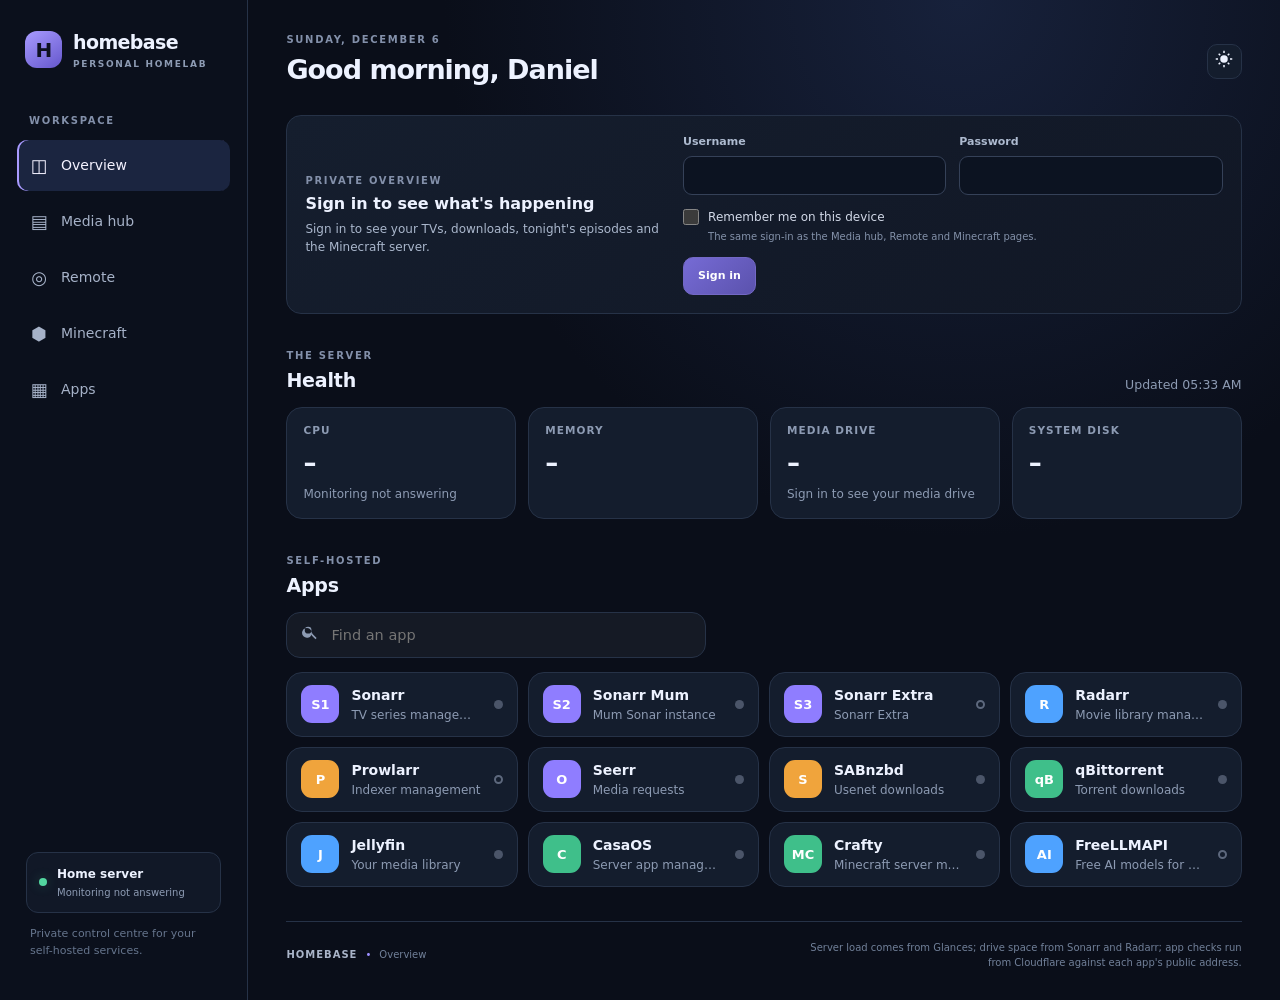
==== dashboard/index.html @ c9d1729c "Overview: notifications moved to the bottom, can be hidden Co-Authored-By: Claude Sonnet 5.5 <norepl" ====
<!doctype html>
<html lang="en">
<head>
<meta charset="utf-8">
<meta name="viewport" content="width=device-width,initial-scale=1,viewport-fit=cover">
<meta name="theme-color" content="#0b1020">
<link rel="manifest" href="/manifest.webmanifest">
<link rel="apple-touch-icon" href="/icons/apple-touch-icon.png">
<meta name="apple-mobile-web-app-capable" content="yes">
<meta name="mobile-web-app-capable" content="yes">
<meta name="apple-mobile-web-app-title" content="Homebase">
<meta name="apple-mobile-web-app-status-bar-style" content="black-translucent">
<title>Homebase — Homelab</title>
<link rel="stylesheet" href="style.css?v=homebase-ov2-1">
<link rel="stylesheet" href="hub.css?v=homebase-notify-1">
</head>
<body>
<div class="layout">
<aside class="sidebar">
  <a class="brand" href="/"><span class="logo">H</span><span>homebase<small>PERSONAL HOMELAB</small></span></a>
  <div class="nav-title">WORKSPACE</div>
  <a class="nav active" href="/" aria-current="page"><span>◫</span> Overview</a>
  <a class="nav" href="/media/"><span>▤</span> Media hub</a>
  <a class="nav" href="/remote/"><span>◎</span> Remote</a>
  <a class="nav" href="/minecraft/"><span>⬢</span> Minecraft</a>
  <a class="nav" href="#apps"><span>▦</span> Apps</a>
  <div class="side-bottom"><div class="server"><i></i><div><b>Home server</b><small id="connectionLabel">Checking…</small></div></div><p>Private control centre for your self-hosted services.</p></div>
</aside>
<main class="main" id="overview">
  <header class="topbar">
    <div><div class="kicker" id="ovDate">YOUR HOMELAB</div><h1 id="ovGreeting">Overview</h1></div>
    <div class="top-right">
      <button id="hubSignOut" class="icon-btn" type="button" title="Sign out" aria-label="Sign out" hidden></button>
      <button id="hubThemeToggle" class="icon-btn" type="button" aria-label="Toggle theme"></button>
    </div>
  </header>
  <p class="ov-summary" id="ovSummary" hidden></p>

  <section id="hubGate" class="download-login-panel media-access-panel hub-gate" hidden aria-labelledby="hubGateTitle">
    <div><div class="kicker">PRIVATE OVERVIEW</div><h2 id="hubGateTitle">Sign in to see what's happening</h2><p id="hubGateMessage" class="download-auth-message" aria-live="polite">Checking this device's sign-in…</p></div>
    <form id="hubLoginForm" class="download-login" autocomplete="on">
      <label>Username<input id="hubUsername" name="username" type="text" autocomplete="username" maxlength="512" required></label>
      <label>Password<input id="hubPassword" name="password" type="password" autocomplete="current-password" maxlength="512" required></label>
      <label class="remember-row"><input id="hubRemember" type="checkbox"><span>Remember me on this device<small>The same sign-in as the Media hub, Remote and Minecraft pages.</small></span></label>
      <button class="download-login-button" type="submit">Sign in</button>
    </form>
  </section>

  <div id="hubContent" hidden>
    <div class="ov-glance">
      <a class="hub-card ov-card" href="/remote/" id="ovTv"><div class="ov-head"><div><div class="kicker">ON THE TVS</div><h3>Now playing</h3></div><span class="ov-go">Remote ›</span></div><div class="ov-body"></div></a>
      <a class="hub-card ov-card" href="/media/#downloads" id="ovDl"><div class="ov-head"><div><div class="kicker">DOWNLOADS</div><h3>In progress</h3></div><span class="ov-go">Media hub ›</span></div><div class="ov-body"></div></a>
      <a class="hub-card ov-card" href="/media/#upcoming" id="ovTonight"><div class="ov-head"><div><div class="kicker">TONIGHT</div><h3>New episodes</h3></div><span class="ov-go">Coming up ›</span></div><div class="ov-body"></div></a>
      <a class="hub-card ov-card" href="/minecraft/" id="ovMc"><div class="ov-head"><div><div class="kicker">GAME SERVER</div><h3>Minecraft</h3></div><span class="ov-go">Open ›</span></div><div class="ov-body"></div></a>
      <div class="hub-card ov-card ov-wide" id="ovWatch"><div class="ov-head"><div><div class="kicker">ON JELLYFIN</div><h3>Who's watching</h3></div><span class="ov-go" id="ovWatchCount"></span></div><div class="ov-body"></div></div>
    </div>
  </div>

  <section class="hub-section">
    <div class="hub-section-head"><div><div class="kicker">THE SERVER</div><h3>Health</h3></div><span class="aside" id="ovUpdated"></span></div>
    <div class="hub-stats ov-server" id="ovServer"></div>
  </section>

  <section class="hub-section" id="apps">
    <div class="hub-section-head"><div><div class="kicker">SELF-HOSTED</div><h3>Apps</h3></div><span class="aside" id="ovAppsUp"></span></div>
    <label class="hub-search ov-appsearch"><span data-icon="search"></span><input id="ovAppSearch" type="search" placeholder="Find an app" autocomplete="off" aria-label="Find an app"></label>
    <div class="ov-apps" id="ovApps"></div>
  </section>

  <section class="hub-section" id="ovNotify" hidden>
    <div class="hub-section-head"><div><div class="kicker">ON YOUR PHONE</div><h3>Notifications</h3></div><div class="ov-notify-head"><span class="aside" id="ovNotifyState"></span><button class="hub-btn small ghost" id="ovNotifyToggle" type="button" aria-controls="ovNotifyBody" aria-expanded="true">Hide</button></div></div>
    <div class="hub-card ov-notify" id="ovNotifyBody"></div>
  </section>

  <footer><span>HOMEBASE</span><i>•</i> Overview <small>Server load comes from Glances; drive space from Sonarr and Radarr; app checks run from Cloudflare against each app's public address.</small></footer>
</main>
</div>
<script src="config.js?v=homebase-ov2-3"></script>
<script src="hub.js?v=homebase-push-1"></script>
<script src="overview.js?v=homebase-notify-1"></script>
</body>
</html>
---- dashboard/style.css ----
:root {
  color-scheme: dark;
  --bg: #0a0e19;
  --panel: #111827;
  --card: #141d2d;
  --line: #263247;
  --text: #edf2ff;
  --muted: #8d9bb3;
  --accent: #9a8cff;
  --green: #53d6a0;
}

*, *::before, *::after { box-sizing: border-box; }

html { scroll-behavior: smooth; }

body {
  margin: 0;
  min-width: 320px;
  background: radial-gradient(ellipse at 75% 0%, #17213b 0, transparent 38%), var(--bg);
  color: var(--text);
  font: 14px/1.5 Inter, ui-sans-serif, system-ui, -apple-system, BlinkMacSystemFont, "Segoe UI", sans-serif;
}

.layout {
  display: grid;
  grid-template-columns: 248px minmax(0, 1fr);
  min-height: 100vh;
}

.sidebar {
  display: flex;
  flex-direction: column;
  min-width: 0;
  min-height: 100vh;
  padding: 28px 17px;
  border-right: 1px solid var(--line);
  background: #0b101c;
}

.brand {
  display: flex;
  align-items: center;
  gap: 11px;
  padding: 0 8px 42px;
  color: var(--text);
  font-size: 19px;
  font-weight: 750;
  letter-spacing: -.6px;
  text-decoration: none;
}

.brand small {
  display: block;
  margin-top: 1px;
  color: var(--muted);
  font-size: 9px;
  font-weight: 650;
  letter-spacing: 1.7px;
}

.logo {
  display: grid;
  flex: none;
  place-items: center;
  width: 37px;
  height: 37px;
  border-radius: 12px;
  background: linear-gradient(145deg, #a89bff, #6557cc);
  color: #0d1020;
  font-size: 20px;
  font-weight: 900;
}

.nav-title, .kicker {
  color: #8390aa;
  font-size: 10px;
  font-weight: 750;
  letter-spacing: 1.7px;
}

.nav-title { padding: 0 12px 12px; }

.nav {
  display: flex;
  align-items: center;
  gap: 12px;
  margin-bottom: 5px;
  padding: 12px;
  border-radius: 10px;
  color: #a6b2c8;
  text-decoration: none;
  transition: background .18s, color .18s;
}

.nav span {
  width: 20px;
  font-size: 18px;
  text-align: center;
}

.nav:hover, .nav.active {
  background: #1b2540;
  color: #f4f2ff;
}

.nav.active { box-shadow: inset 2px 0 #a99aff; }

.side-bottom {
  margin-top: auto;
  padding: 15px 9px 0;
}

.server {
  display: flex;
  align-items: center;
  gap: 10px;
  padding: 12px;
  border: 1px solid var(--line);
  border-radius: 12px;
  background: #111827;
}

.server > i, .badge i {
  flex: none;
  width: 8px;
  height: 8px;
  border-radius: 50%;
  background: var(--green);
  box-shadow: 0 0 12px #53d6a044;
}

.server b, .server small { display: block; }
.server b { font-size: 12px; }
.server small { margin-top: 2px; color: var(--muted); font-size: 10px; }

.side-bottom p {
  margin: 12px 4px;
  color: #66758d;
  font-size: 11px;
  line-height: 1.6;
}

.main {
  width: min(100%, 1580px);
  min-width: 0;
  margin: 0 auto;
  padding: 32px clamp(24px, 3vw, 48px) 30px;
}

.topbar {
  display: flex;
  align-items: center;
  justify-content: space-between;
  gap: 16px;
  margin-bottom: 24px;
}

.topbar h1 {
  margin: 3px 0 0;
  font-size: 27px;
  letter-spacing: -1px;
}

.top-right { display: flex; flex: none; align-items: center; gap: 13px; }

.badge {
  display: flex;
  align-items: center;
  gap: 8px;
  padding: 8px 11px;
  border: 1px solid var(--line);
  border-radius: 99px;
  color: #bdc9dd;
  font-size: 11px;
  white-space: nowrap;
}

.badge i { width: 6px; height: 6px; }

.icon-btn {
  width: 35px;
  height: 35px;
  border: 1px solid var(--line);
  border-radius: 10px;
  background: var(--card);
  color: var(--text);
  font-size: 19px;
  cursor: pointer;
}

.hero {
  position: relative;
  display: flex;
  align-items: center;
  justify-content: space-between;
  gap: 20px;
  overflow: hidden;
  padding: 28px 32px;
  border: 1px solid #313858;
  border-radius: 19px;
  background: linear-gradient(110deg, #1a2340, #171a30 62%, #211d43);
}

.hero h2 {
  margin: 7px 0 5px;
  font-size: clamp(25px, 3vw, 36px);
  letter-spacing: -1.5px;
  line-height: 1.15;
}

.hero h2 em { color: #a99aff; font-style: normal; }
.hero p { margin: 0; color: #a7b4cc; }

.hero-glyph {
  display: grid;
  flex: none;
  place-items: center;
  width: 90px;
  height: 90px;
  margin-left: 20px;
  transform: rotate(-7deg);
  border: 1px solid #766ac855;
  border-radius: 23px;
  background: #8d80ff0e;
  color: #b5aaff;
  font-size: 62px;
}

.metrics {
  display: grid;
  grid-template-columns: repeat(4, minmax(0, 1fr));
  gap: 14px;
  margin: 17px 0 32px;
}

.metric {
  min-width: 0;
  padding: 17px 18px;
  border: 1px solid var(--line);
  border-radius: 15px;
  background: linear-gradient(145deg, #151e2e, #111725);
}

.metric-head {
  display: flex;
  align-items: center;
  justify-content: space-between;
  gap: 8px;
  color: #91a0b8;
  font-size: 9px;
  font-weight: 750;
  letter-spacing: 1.15px;
}

.metric-head span { color: #a99aff; font-size: 14px; }

.metric-number {
  margin: 10px 0 12px;
  font-size: 30px;
  font-weight: 720;
  letter-spacing: -1px;
  line-height: 1.2;
}

.metric-number small {
  margin-left: 4px;
  color: #8f9bb0;
  font-size: 12px;
  font-weight: 550;
  letter-spacing: 0;
}

.meter {
  height: 5px;
  overflow: hidden;
  border-radius: 9px;
  background: #293449;
}

.meter span {
  display: block;
  width: 0;
  height: 100%;
  border-radius: 9px;
  background: var(--green);
  transition: width .3s;
}

.meter.purple span { background: #a193ff; }
.meter.blue span { background: #6eafff; }

.metric-foot {
  min-width: 0;
  margin-top: 10px;
  color: #7e8da5;
  font-size: 10px;
  overflow-wrap: anywhere;
}

.section-head {
  display: flex;
  align-items: end;
  justify-content: space-between;
  gap: 16px;
  margin-bottom: 14px;
}

.section-head h3 {
  margin: 3px 0 0;
  font-size: 20px;
  letter-spacing: -.5px;
}

.section-tag {
  padding-bottom: 5px;
  color: #8390aa;
  font-size: 9px;
  font-weight: 750;
  letter-spacing: 1.4px;
}

.featured-grid {
  display: grid;
  grid-template-columns: repeat(auto-fit, minmax(min(100%, 240px), 1fr));
  gap: 10px;
}

.service-card, .app-card {
  min-width: 0;
  padding: 16px;
  border: 1px solid var(--line);
  border-radius: 15px;
  background: linear-gradient(145deg, #151e2e, #111725);
  transition: border-color .18s, transform .18s;
}

.service-card:hover, .app-card:hover {
  transform: translateY(-2px);
  border-color: #55517f;
}

.service-card {
  display: flex;
  align-items: center;
  gap: 13px;
  min-height: 84px;
}

.app-icon {
  display: grid;
  flex: none;
  place-items: center;
  width: 43px;
  height: 43px;
  border-radius: 13px;
  background: #292b49;
  color: #c5bcff;
  font-size: 19px;
  font-weight: 800;
}

.app-icon.green { background: #173a35; color: #7be2b9; }
.app-icon.blue { background: #1b344f; color: #83c4ff; }
.app-icon.orange { background: #42301f; color: #ffc17e; }

.service-info { min-width: 0; flex: 1; }
.service-info h4, .app-card h4 { margin: 0 0 3px; font-size: 13px; overflow-wrap: anywhere; }
.service-info p, .app-card p { margin: 0; color: #8d9bb3; font-size: 11px; overflow-wrap: anywhere; }
.service-info p { display: -webkit-box; overflow: hidden; -webkit-box-orient: vertical; -webkit-line-clamp: 2; }
.launch { flex: none; padding: 7px 10px; border: 1px solid #354158; border-radius: 9px; color: #e3e8f5; font-size: 11px; text-decoration: none; white-space: nowrap; }
.launch:hover { background: #252e45; }

.apps-head { margin-top: 0; }

.search {
  display: flex;
  align-items: center;
  gap: 8px;
  width: 100%;
  max-width: 260px;
  padding: 0 10px;
  border: 1px solid var(--line);
  border-radius: 10px;
  background: #121a29;
  color: #8e9ab0;
}

.search input {
  width: 100%;
  min-width: 0;
  padding: 10px 0;
  border: 0;
  outline: 0;
  background: transparent;
  color: var(--text);
  font: inherit;
  font-size: 12px;
}

.app-grid {
  display: grid;
  grid-template-columns: repeat(4, minmax(0, 1fr));
  gap: 12px;
}

.app-card {
  display: flex;
  align-items: flex-start;
  gap: 12px;
  min-height: 112px;
}

.app-card .app-icon { width: 39px; height: 39px; border-radius: 11px; }
.app-card .card-copy { min-width: 0; flex: 1; }
.app-card .card-bottom { display: flex; align-items: center; justify-content: space-between; flex-wrap: wrap; gap: 8px; margin-top: 13px; }
.status { display: flex; flex: 1; align-items: center; gap: 6px; min-width: 0; color: #8a97ad; font-size: 10px; overflow-wrap: anywhere; }
.status::before { flex: none; width: 6px; height: 6px; border-radius: 50%; background: #748197; content: ""; }
.status.configured::before { background: var(--green); }

.empty {
  grid-column: 1 / -1;
  padding: 20px;
  border: 1px dashed var(--line);
  border-radius: 12px;
  color: var(--muted);
}

footer {
  display: flex;
  align-items: center;
  gap: 8px;
  margin-top: 34px;
  padding-top: 18px;
  border-top: 1px solid var(--line);
  color: #718099;
  font-size: 10px;
}

footer > span { color: #a9b4c8; font-weight: 800; letter-spacing: 1px; }
footer > i { color: #9c8fff; font-style: normal; }
footer small { max-width: 440px; margin-left: auto; font-size: 10px; text-align: right; }


[hidden] { display: none !important; }
.download-auth-message { max-width: 760px; margin: 0 0 12px; color: #aab7cc; font-size: 12px; }
.download-login { display: grid; grid-template-columns: repeat(2, minmax(0, 1fr)); gap: 13px; max-width: 760px; padding: 18px; border: 1px solid var(--line); border-radius: 15px; background: linear-gradient(145deg, #151e2e, #111725); }
.download-login > label:not(.remember-row) { display: grid; gap: 6px; color: #aebbd0; font-size: 11px; font-weight: 650; }
.download-login input[type="text"], .download-login input[type="password"] { width: 100%; min-width: 0; padding: 10px 11px; border: 1px solid #354158; border-radius: 9px; outline: none; background: #0c1321; color: var(--text); font: inherit; }
.download-login input:focus { border-color: #9386f4; box-shadow: 0 0 0 2px #9386f422; }
.remember-row { display: flex; grid-column: 1 / -1; align-items: flex-start; gap: 9px; color: #d2d9e8; font-size: 12px; cursor: pointer; }
.remember-row input { flex: none; width: 16px; height: 16px; margin: 1px 0 0; accent-color: #9487f6; }
.remember-row span, .remember-row small { display: block; }
.remember-row small { margin-top: 3px; color: #8492aa; font-size: 10px; font-weight: 400; }
.download-login-button, .download-logout { width: fit-content; padding: 9px 13px; border: 1px solid #514a82; border-radius: 9px; background: #292545; color: #f1efff; font: inherit; font-size: 11px; font-weight: 700; cursor: pointer; }
.download-login-button:hover, .download-logout:hover { background: #38315d; }
.download-login-button:disabled, .download-logout:disabled { opacity: .6; cursor: wait; }
.downloads-toolbar { display: flex; align-items: center; justify-content: space-between; gap: 12px; margin-bottom: 12px; color: #8796ae; font-size: 10px; }
.download-logout { padding: 7px 10px; border-color: var(--line); background: #141d2d; color: #cbd5e5; font-weight: 600; }

.workspace-grid {
  display: grid;
  grid-template-columns: minmax(0, 1fr);
  align-items: start;
  gap: 18px;
  margin: 0 0 31px;
}
.pipeline-section { min-width: 0; }
.pipeline-section > .section-head { margin-top: 0; }
.downloads-section { min-width: 0; margin: 0; }
.downloads-head { display: flex; align-items: end; justify-content: space-between; gap: 14px; margin-bottom: 13px; }
.downloads-head h3 { margin: 3px 0 0; font-size: 20px; letter-spacing: -.5px; }
.download-summary { padding: 7px 10px; border: 1px solid var(--line); border-radius: 99px; color: #aab7cc; font-size: 10px; white-space: nowrap; }
.download-list { display: grid; grid-template-columns: repeat(auto-fit, minmax(min(100%, 270px), 1fr)); gap: 12px; max-width: 1200px; margin-inline: auto; }
.download-card { width: 100%; max-width: 560px; min-width: 0; justify-self: center; padding: 15px 16px; border: 1px solid var(--line); border-radius: 14px; background: linear-gradient(145deg, #151e2e, #111725); }
.download-card-header { display: flex; align-items: center; justify-content: space-between; gap: 8px; }
.download-source { color: #a99aff; font-size: 10px; font-weight: 750; letter-spacing: .5px; }
.download-state { max-width: 65%; overflow: hidden; color: #8d9bb3; font-size: 10px; text-overflow: ellipsis; white-space: nowrap; }
.download-name { min-width: 0; margin: 10px 0 13px; font-size: 13px; font-weight: 650; line-height: 1.45; overflow-wrap: anywhere; }
.download-progress { height: 6px; overflow: hidden; border-radius: 99px; background: #293449; }
.download-progress span { display: block; height: 100%; border-radius: inherit; background: linear-gradient(90deg, #53d6a0, #8f8aff); transition: width .55s cubic-bezier(.22,.61,.36,1); }
.download-facts { display: flex; align-items: center; justify-content: space-between; flex-wrap: wrap; gap: 5px 10px; margin-top: 9px; color: #7e8da5; font-size: 10px; }
.download-facts > * { min-width: 0; overflow-wrap: anywhere; }
.download-facts strong { color: #dbe4f4; font-weight: 700; }
.downloads-empty, .download-warning { grid-column: 1 / -1; padding: 14px 16px; border: 1px dashed var(--line); border-radius: 12px; color: var(--muted); font-size: 12px; }
.download-warning { padding: 9px 12px; border-style: solid; color: #c5ad83; font-size: 10px; }

@media (max-width: 1100px) {
  .layout { grid-template-columns: minmax(0, 1fr); }
  .sidebar {
    flex-direction: row;
    flex-wrap: wrap;
    align-items: center;
    gap: 8px 16px;
    min-height: 0;
    padding: 14px clamp(18px, 3.5vw, 40px);
    border-right: 0;
    border-bottom: 1px solid var(--line);
  }
  .brand { margin-right: auto; padding: 0; }
  .nav-title, .side-bottom { display: none; }
  .sidebar .nav { margin: 0; padding: 8px 10px; font-size: 12px; white-space: nowrap; }
  .main { width: 100%; max-width: 1500px; padding: 27px clamp(20px, 3.5vw, 42px) 30px; }
  .metrics { grid-template-columns: repeat(2, minmax(0, 1fr)); }
  .featured-grid { grid-template-columns: repeat(2, minmax(0, 1fr)); }
  .workspace-grid { gap: 14px; }
  .app-grid { grid-template-columns: repeat(3, minmax(0, 1fr)); }
}

@media (max-width: 900px) {
  .app-grid { grid-template-columns: repeat(2, minmax(0, 1fr)); }
  .workspace-grid { gap: 12px; }
  .hero { padding: 25px 26px; }
  .hero h2 { font-size: clamp(26px, 4vw, 34px); }
}

@media (max-width: 760px) {
  .workspace-grid { grid-template-columns: minmax(0, 1fr); }
}

@media (max-width: 680px) {
  .sidebar {
    display: grid;
    grid-template-columns: repeat(3, minmax(0, 1fr));
    align-items: stretch;
    gap: 7px;
    padding: 12px 14px 10px;
  }
  .brand { grid-column: 1 / -1; margin: 0; padding: 0 2px 3px; }
  .sidebar .nav {
    display: flex;
    flex-direction: column;
    justify-content: center;
    align-items: center;
    min-width: 0;
    min-height: 53px;
    margin: 0;
    padding: 7px 3px;
    gap: 3px;
    font-size: 10px;
    line-height: 1.25;
    text-align: center;
    white-space: normal;
  }
  .sidebar .nav span { width: auto; font-size: 16px; }
  .main { padding: 20px 14px 24px; }
  .topbar { gap: 12px; margin-bottom: 19px; }
  .topbar h1 { font-size: 24px; }
  .top-right { gap: 8px; }
  .badge { padding: 7px 9px; font-size: 10px; }
  .hero { padding: 20px; border-radius: 16px; }
  .hero h2 { font-size: clamp(24px, 6.5vw, 30px); letter-spacing: -1px; }
  .hero p { max-width: 42ch; font-size: 13px; }
  .hero-glyph { width: 58px; height: 58px; margin-left: 12px; border-radius: 17px; font-size: 34px; }
  .metrics { gap: 10px; margin: 14px 0 28px; }
  .metric { padding: 14px; border-radius: 13px; }
  .metric-head { gap: 5px; font-size: 8px; letter-spacing: .8px; }
  .metric-number { margin: 8px 0 10px; font-size: 26px; }
  .section-head { gap: 10px; }
  .section-head h3 { font-size: 18px; }
  .featured-grid, .app-grid { grid-template-columns: minmax(0, 1fr); gap: 10px; }
  .download-list { grid-template-columns: minmax(0, 1fr); gap: 10px; }
  .download-login { grid-template-columns: minmax(0, 1fr); padding: 14px; }
  .downloads-toolbar { align-items: flex-start; }
  .downloads-head { align-items: flex-start; }
  .apps-head { align-items: stretch; flex-direction: column; margin-top: 27px; }
  .search { max-width: none; }
  footer { align-items: flex-start; flex-wrap: wrap; gap: 7px; margin-top: 28px; }
  footer small { flex-basis: 100%; max-width: none; margin: 4px 0 0; text-align: left; }
}

@media (max-width: 390px) {
  .main { padding: 17px 12px 22px; }
  .topbar h1 { font-size: 22px; }
  .badge { padding: 6px 7px; font-size: 9px; }
  .hero { padding: 17px; }
  .hero-glyph { display: none; }
  .metrics { gap: 8px; }
  .metric { padding: 12px; }
  .service-card, .app-card { padding: 13px; }
  .downloads-head h3 { font-size: 18px; }
  .download-card { padding: 13px; }
  .app-card .card-bottom { gap: 10px; }
}

@media (max-width: 360px) {
  .metrics { grid-template-columns: minmax(0, 1fr); }
}

@media (prefers-reduced-motion: reduce) {
  html { scroll-behavior: auto; }
  *, *::before, *::after { transition-duration: .01ms !important; }
}


/* Dedicated media hub */
.media-main { max-width: 1580px; }
.media-hero { margin-bottom: 18px; }
.media-access-panel {
  display: grid;
  grid-template-columns: minmax(220px, .8fr) minmax(320px, 1.2fr);
  align-items: center;
  gap: 18px;
  margin: 0 0 18px;
  padding: 18px;
  border: 1px solid var(--line);
  border-radius: 15px;
  background: linear-gradient(145deg, #151e2e, #111725);
}
.media-access-panel h2 { margin: 4px 0 4px; font-size: 16px; }
.media-access-panel .download-auth-message { margin: 0; }
.media-access-panel .download-login { max-width: none; padding: 0; border: 0; background: transparent; }
.media-workspace {
  display: grid;
  grid-template-columns: minmax(0, 1.15fr) minmax(340px, .85fr);
  align-items: start;
  gap: 16px;
}
.media-panel {
  min-width: 0;
  padding: 19px;
  border: 1px solid var(--line);
  border-radius: 16px;
  background: linear-gradient(145deg, #121b2b, #101624);
}
.media-panel-head { align-items: end; margin-bottom: 5px; }
.media-panel-head h3 { font-size: 19px; }
.media-intro { margin: 4px 0 14px; color: #8d9bb3; font-size: 11px; }
.media-search-form { display: flex; align-items: stretch; gap: 9px; margin: 0 0 12px; }
.media-search { flex: 1; width: auto; max-width: none; min-width: 0; }
.media-search input { font-size: 13px; }
.media-primary-button, .download-login-button {
  flex: none;
  padding: 10px 14px;
  border: 1px solid #7368c5;
  border-radius: 10px;
  background: linear-gradient(135deg, #766bd5, #5b52ad);
  color: #fff;
  font: inherit;
  font-size: 11px;
  font-weight: 700;
  cursor: pointer;
}
.media-primary-button:hover:not(:disabled), .download-login-button:hover:not(:disabled) { filter: brightness(1.1); }
.media-primary-button:disabled, .download-login-button:disabled { opacity: .5; cursor: not-allowed; }
.media-primary-button.is-complete { border-color: #347b68; background: #1e5146; }
.media-status { min-height: 18px; margin: 8px 0; color: #96a5bd; font-size: 10px; }
.media-status.is-success { color: #73d9b2; }
.media-status.is-error { color: #ffbb91; }
.media-destinations {
  display: grid;
  grid-template-columns: repeat(2, minmax(0, 1fr));
  gap: 10px;
  margin: 12px 0;
}
.media-destinations > label {
  display: grid;
  align-content: start;
  gap: 6px;
  min-width: 0;
  color: #c7d1e3;
  font-size: 10px;
  font-weight: 700;
}
.media-destinations > label.is-empty { opacity: .6; }
.media-destinations select {
  width: 100%;
  min-width: 0;
  padding: 9px 30px 9px 10px;
  border: 1px solid #354158;
  border-radius: 9px;
  outline: none;
  background: #0c1321;
  color: var(--text);
  font: inherit;
  font-size: 11px;
}
.media-destinations select:focus { border-color: #9386f4; box-shadow: 0 0 0 2px #9386f422; }
.media-destinations select:disabled { opacity: .6; }
.media-destinations small { color: #7e8da5; font-size: 9px; font-weight: 400; line-height: 1.45; }
.media-results {
  display: grid;
  gap: 9px;
  max-height: min(62vh, 680px);
  margin-top: 8px;
  padding: 1px 6px 1px 1px;
  overflow-y: auto;
  overscroll-behavior: contain;
  scrollbar-color: #465471 #111a29;
  scrollbar-width: thin;
}
.media-results::-webkit-scrollbar { width: 7px; }
.media-results::-webkit-scrollbar-track { border-radius: 8px; background: #111a29; }
.media-results::-webkit-scrollbar-thumb { border: 1px solid #111a29; border-radius: 8px; background: #465471; }
.media-results::-webkit-scrollbar-thumb:hover { background: #637391; }
.media-result {
  display: grid;
  grid-template-columns: 62px minmax(0, 1fr);
  gap: 12px;
  min-width: 0;
  padding: 11px;
  border: 1px solid #27344a;
  border-radius: 12px;
  background: #111a29;
}
.media-result-art {
  display: grid;
  place-items: center;
  width: 62px;
  height: 88px;
  overflow: hidden;
  border-radius: 8px;
  background: #222743;
  color: #aca0ff;
  font-size: 12px;
  font-weight: 800;
}
.media-result-art img { display: block; width: 100%; height: 100%; object-fit: cover; }
.media-result-copy { min-width: 0; }
.media-result-meta { display: flex; align-items: center; gap: 7px; color: #7f8da5; font-size: 9px; }
.media-type-chip { padding: 2px 7px; border: 1px solid #41405e; border-radius: 99px; color: #b5aaff; }
.media-result h4 { margin: 5px 0 3px; font-size: 13px; line-height: 1.35; overflow-wrap: anywhere; }
.media-result p { display: -webkit-box; margin: 0; overflow: hidden; color: #8492aa; font-size: 10px; line-height: 1.45; overflow-wrap: anywhere; -webkit-box-orient: vertical; -webkit-line-clamp: 2; }
.media-result-actions { display: flex; align-items: center; justify-content: space-between; gap: 8px; margin-top: 9px; }
.media-destination-hint { min-width: 0; color: #8795ab; font-size: 9px; overflow-wrap: anywhere; }
.request-button { padding: 7px 9px; font-size: 10px; white-space: nowrap; }
.request-feedback { min-height: 0; margin-top: 4px; color: #76ddb5; font-size: 10px; }
.media-empty, .downloads-empty {
  padding: 17px;
  border: 1px dashed #33415a;
  border-radius: 11px;
  color: #8a98af;
  font-size: 11px;
  line-height: 1.5;
}
.downloads-section .download-list { max-width: none; margin: 0; grid-template-columns: repeat(auto-fit, minmax(min(100%, 260px), 1fr)); }
.downloads-section .download-card { max-width: none; justify-self: stretch; }
.downloads-section .downloads-toolbar { margin-bottom: 11px; }
.downloads-section .downloads-empty { grid-column: 1 / -1; }
.media-services-panel { grid-column: 1 / -1; }
.media-app-grid {
  display: grid;
  grid-template-columns: repeat(auto-fit, minmax(min(100%, 245px), 1fr));
  gap: 10px;
}
.media-app-grid .service-card { min-width: 0; }
.media-app-grid .service-info { min-width: 0; }
.media-app-grid .service-info h4 { overflow-wrap: anywhere; }
.media-all-apps { text-decoration: none; white-space: nowrap; }
.media-all-apps:hover { color: #c3baff; }
@media (max-width: 1100px) {
  .media-workspace { grid-template-columns: minmax(0, 1fr); }
  .downloads-section .download-list { grid-template-columns: repeat(auto-fit, minmax(min(100%, 280px), 1fr)); }
}
@media (max-width: 680px) {
  .media-access-panel { grid-template-columns: minmax(0, 1fr); gap: 12px; padding: 15px; }
  .media-access-panel .download-login { grid-template-columns: minmax(0, 1fr); }
  .media-workspace { gap: 12px; }
  .media-panel { padding: 15px; border-radius: 14px; }
  .media-panel-head { align-items: flex-start; }
  .media-search-form { align-items: stretch; }
  .media-search { max-width: none; }
  .media-search-form .media-primary-button { padding-inline: 11px; }
  .media-results { max-height: min(54vh, 540px); }
  .media-destinations { grid-template-columns: minmax(0, 1fr); }
  .media-result { grid-template-columns: 48px minmax(0, 1fr); gap: 9px; padding: 9px; }
  .media-result-art { width: 48px; height: 70px; }
  .media-result-actions { align-items: flex-start; flex-direction: column; }
  .media-services-panel { grid-column: auto; }
  .media-all-apps { padding-top: 5px; font-size: 8px; }
  .downloads-section .downloads-toolbar { align-items: center; }
}
@media (max-width: 390px) {
  .media-search-form { flex-direction: column; }
  .media-search-form .media-primary-button { width: 100%; }
  .media-result-actions .media-primary-button { width: 100%; }
  .download-summary { font-size: 9px; }
}


/* Homebase direct Sonarr/Radarr media workflow */
.media-mode-tabs {
  display: flex;
  gap: 5px;
  width: fit-content;
  max-width: 100%;
  margin: 13px 0 8px;
  padding: 4px;
  border: 1px solid #29354a;
  border-radius: 11px;
  background: #0c1321;
}
.media-mode-tab {
  min-height: 33px;
  padding: 7px 13px;
  border: 0;
  border-radius: 8px;
  background: transparent;
  color: #8c9ab2;
  font: inherit;
  font-size: 10px;
  font-weight: 700;
  cursor: pointer;
}
.media-mode-tab.is-active { background: #202944; color: #f0efff; box-shadow: inset 0 0 0 1px #3b4165; }
.media-type-chip.tv { border-color: #2b6887; color: #80d3ff; }
.media-type-chip.movie { border-color: #75512b; color: #ffd08b; }
.media-in-library {
  padding: 2px 7px;
  border: 1px solid #2f6858;
  border-radius: 99px;
  color: #7ae0ba;
}
.media-genres { display: flex; flex-wrap: wrap; gap: 4px; margin: 5px 0; }
.media-genre { padding: 2px 6px; border: 1px solid #464267; border-radius: 99px; color: #a89df6; font-size: 8px; }
.media-detail {
  margin-top: 13px;
  padding: 15px;
  border: 1px solid #394560;
  border-radius: 13px;
  background: linear-gradient(145deg, #171f31, #111827);
}
.media-detail-top { display: flex; align-items: center; justify-content: space-between; gap: 12px; }
.media-detail-top h4 { margin: 4px 0 0; font-size: 17px; overflow-wrap: anywhere; }
.media-detail-top h4 span { color: #8b98af; font-weight: 500; }
.media-detail-summary { display: grid; grid-template-columns: 64px minmax(0,1fr); gap: 12px; margin: 12px 0; }
.media-detail-summary p { align-self: center; margin: 0; color: #96a3b9; font-size: 10px; line-height: 1.6; }
.media-detail-art, .media-library-art { display: grid; place-items: center; width: 64px; height: 91px; overflow: hidden; border-radius: 8px; background: #222743; color: #b5aaff; font-weight: 800; }
.media-detail-art img, .media-library-art img { width: 100%; height: 100%; object-fit: cover; }
.media-add-form { display: grid; grid-template-columns: repeat(2, minmax(0,1fr)); gap: 10px; margin-top: 10px; }
.media-add-form > label:not(.media-switch) { display: grid; align-content: start; gap: 6px; min-width: 0; color: #bdc8dc; font-size: 10px; font-weight: 700; }
.media-add-form select {
  width: 100%;
  min-width: 0;
  padding: 9px 30px 9px 10px;
  border: 1px solid #354158;
  border-radius: 9px;
  outline: none;
  background: #0c1321;
  color: var(--text);
  font: inherit;
  font-size: 10px;
}
.media-add-form select:focus { border-color: #9386f4; box-shadow: 0 0 0 2px #9386f422; }
.media-form-row { display: grid; grid-template-columns: repeat(2,minmax(0,1fr)); gap: 10px; grid-column: 1 / -1; }
.media-form-row label { display: grid; gap: 6px; min-width: 0; color: #bdc8dc; font-size: 10px; font-weight: 700; }
.media-form-row select { font-weight: 400; }
.media-switch { display: flex; align-items: center; gap: 8px; min-width: 0; color: #a9b5ca; font-size: 10px; }
.media-switch input { accent-color: #9788f3; width: 15px; height: 15px; margin: 0; }
.media-add-feedback { grid-column: 1 / -1; min-height: 14px; color: #83dfba; font-size: 10px; }
.media-add-button { grid-column: 1 / -1; justify-self: stretch; }
.media-add-button:disabled { opacity: .55; cursor: wait; }
.media-secondary-button {
  min-height: 31px;
  padding: 6px 9px;
  border: 1px solid #354158;
  border-radius: 8px;
  background: #131c2c;
  color: #b8c4d9;
  font: inherit;
  font-size: 9px;
  font-weight: 700;
  cursor: pointer;
}
.media-secondary-button:hover:not(:disabled) { border-color: #786ddb; color: #e8e5ff; }
.media-secondary-button:disabled { opacity: .5; cursor: wait; }
.media-danger-button { min-height: 34px; padding: 8px 12px; border: 1px solid #a34452; border-radius: 9px; background: #4a202b; color: #ffb5bd; font: inherit; font-size: 10px; font-weight: 800; cursor: pointer; }
.media-danger-button:hover:not(:disabled) { border-color: #e36b78; background: #612733; color: #fff0f1; }
.media-danger-button:disabled { opacity: .55; cursor: wait; }
.media-secondary-button.is-monitored { border-color: #2e715e; color: #7fe0bb; }
.media-library-toolbar { display: flex; align-items: center; gap: 9px; margin: 9px 0; }
.media-library-toolbar .media-search { max-width: 480px; flex: 1; min-width: 0; }
.library-toolbar-actions { display: flex; align-items: center; gap: 8px; flex-shrink: 0; }
.library-sort-menu { position: relative; }
.library-sort-menu > summary { display: flex; align-items: center; gap: 8px; list-style: none; cursor: pointer; white-space: nowrap; }
.library-sort-menu > summary::-webkit-details-marker { display: none; }
.library-sort-options { position: absolute; z-index: 20; top: calc(100% + 6px); right: 0; min-width: 190px; padding: 5px; border: 1px solid #303c53; border-radius: 10px; background: #111a29; box-shadow: 0 12px 30px #0008; }
.library-sort-options button { display: block; width: 100%; padding: 9px 10px; border: 0; border-radius: 6px; background: transparent; color: #aebbd0; text-align: left; font: inherit; font-size: 12px; cursor: pointer; }
.library-sort-options button:hover, .library-sort-options button.is-active { background: #252344; color: #e2deff; }
.library-sort-options button.is-active::after { content: " ✓"; }
@media (max-width: 600px) {
  .media-library-toolbar { flex-wrap: wrap; }
  .media-library-toolbar .media-search { flex-basis: 100%; max-width: none; }
  .library-toolbar-actions { width: 100%; justify-content: space-between; }
}
.library-service-filters { display: flex; flex-wrap: wrap; gap: 6px; margin: 7px 0 10px; }
.library-filter-chip { padding: 5px 9px; border: 1px solid #303c53; border-radius: 99px; background: #111a29; color: #91a0b7; font: inherit; font-size: 9px; cursor: pointer; }
.library-filter-chip.is-active { border-color: #7469c9; background: #252344; color: #e2deff; }
.media-library-list {
  display: grid;
  grid-auto-rows: max-content;
  align-content: start;
  height: min(62vh, 680px);
  min-height: 0;
  max-height: min(62vh, 680px);
  gap: 8px;
  overflow-y: auto;
  padding: 1px 7px 1px 1px;
  overscroll-behavior: contain;
  scrollbar-gutter: stable;
  scrollbar-color: #465471 #111a29;
  scrollbar-width: thin;
}
.media-library-list::-webkit-scrollbar { width: 7px; }
.media-library-list::-webkit-scrollbar-track { border-radius: 8px; background: #111a29; }
.media-library-list::-webkit-scrollbar-thumb { border: 1px solid #111a29; border-radius: 8px; background: #465471; }
.media-library-list::-webkit-scrollbar-thumb:hover { background: #637391; }
.media-library-card { display: grid; grid-template-columns: 48px minmax(0,1fr) 360px; align-items: center; gap: 10px; min-width: 0; padding: 9px; border: 1px solid #29364b; border-radius: 11px; background: #111a29; }
.media-library-art { width: 48px; height: 67px; font-size: 10px; }
.media-library-copy { min-width: 0; }
.media-library-copy h4 { margin: 4px 0; font-size: 12px; overflow-wrap: anywhere; }
.media-library-copy p { margin: 3px 0 0; color: #8593aa; font-size: 9px; }
.media-library-copy .media-library-path { overflow: hidden; text-overflow: ellipsis; white-space: nowrap; }
.media-library-actions { display: grid; grid-template-columns: repeat(4,minmax(0,1fr)); align-items: stretch; gap: 5px; width: 360px; }
.media-library-actions > button { width: 100%; min-width: 0; justify-self: stretch; padding-inline: 5px; text-align: center; white-space: nowrap; }
.library-action-spacer { display: block; width: 100%; min-width: 0; }
.library-action-feedback { grid-column: 1 / -1; min-height: 11px; color: #84ddb9; font-size: 8px; text-align: right; }
.media-library-view[hidden], .media-add-view[hidden], .media-detail[hidden] { display: none !important; }
@media (max-width: 680px) {
  .media-library-toolbar { align-items: stretch; flex-direction: column; }
  .media-library-toolbar .media-search { max-width: none; }
  .media-library-list { height: min(54vh, 540px); max-height: min(54vh, 540px); }
  .media-library-card { grid-template-columns: 42px minmax(0,1fr); align-items: start; }
  .media-library-art { width: 42px; height: 59px; }
  .media-library-actions { grid-column: 1 / -1; grid-template-columns: repeat(4,minmax(0,1fr)); width: 100%; }
  .library-action-feedback { grid-column: 1 / -1; text-align: left; }
  .media-add-form { grid-template-columns: minmax(0,1fr); }
  .media-form-row { grid-template-columns: minmax(0,1fr); }
  .media-add-feedback, .media-add-button { grid-column: auto; }
}
@media (max-width: 390px) {
  .media-mode-tab { padding-inline: 10px; }
  .media-library-actions { gap: 4px; }
  .media-library-actions .media-secondary-button { padding-inline: 5px; font-size: 8px; }
}



/* Library title details */
.library-detail-dialog {
  width: min(900px, calc(100vw - 32px));
  max-width: 900px;
  max-height: min(88dvh, 900px);
  padding: 0;
  overflow: hidden;
  border: 1px solid #3a4760;
  border-radius: 20px;
  background: #0d1422;
  color: var(--text);
  box-shadow: 0 28px 100px #000a;
}
.library-detail-dialog::backdrop { background: #050914d9; backdrop-filter: blur(8px); }
.library-detail-dialog-head {
  position: sticky;
  top: 0;
  z-index: 2;
  display: flex;
  align-items: center;
  justify-content: space-between;
  gap: 10px;
  padding: 13px 17px;
  border-bottom: 1px solid #29364b;
  background: #111a29f5;
}
.library-detail-content { max-height: calc(min(88dvh, 900px) - 54px); overflow: auto; padding: clamp(14px, 3vw, 24px); overscroll-behavior: contain; }
.library-detail-dialog-head h2 { margin: 3px 0 0; color: #e5eaf4; font-size: 13px; font-weight: 700; }
.library-detail-hero { display: grid; grid-template-columns: 112px minmax(0,1fr); align-items: center; gap: 18px; }
.library-detail-hero .media-detail-art { width: 112px; height: 158px; border-radius: 13px; box-shadow: 0 12px 32px #0005; }
.library-detail-heading { min-width: 0; }
.library-detail-heading .media-result-meta { flex-wrap: wrap; gap: 7px; }
.library-detail-state { padding: 2px 8px; border: 1px solid #354158; border-radius: 99px; color: #b6c1d5; }
.library-detail-heading h2 { margin: 9px 0 6px; font-size: clamp(22px, 4vw, 32px); line-height: 1.1; letter-spacing: -.7px; overflow-wrap: anywhere; }
.library-detail-heading p { max-width: 74ch; max-height: 7.4em; margin: 0; overflow: auto; color: #9ba9bf; font-size: 12px; line-height: 1.55; }
.library-detail-facts { display: grid; grid-template-columns: repeat(auto-fit,minmax(min(100%,170px),1fr)); gap: 8px; margin: 16px 0 21px; }
.library-detail-facts > div { min-width: 0; padding: 10px 12px; border: 1px solid #27354b; border-radius: 10px; background: #111a29; }
.library-detail-facts small, .library-file-info small { display: block; margin-bottom: 4px; color: #8190a8; font-size: 9px; text-transform: uppercase; letter-spacing: .7px; }
.library-detail-facts strong { display: block; overflow: hidden; color: #dce4f1; font-size: 11px; text-overflow: ellipsis; white-space: nowrap; }
.library-detail-section { margin-top: 17px; }
.library-section-heading { display: flex; align-items: end; justify-content: space-between; gap: 12px; margin-bottom: 10px; }
.library-section-heading h3 { margin: 3px 0 0; font-size: 18px; }
.library-season-count { color: #8795ab; font-size: 10px; }
.library-availability { display: inline-flex; align-items: center; padding: 3px 8px; border: 1px solid #355a4d; border-radius: 99px; color: #83dfb8; font-size: 9px; white-space: nowrap; }
.library-availability.is-missing { border-color: #765a35; color: #f2c17f; }
.library-seasons { display: grid; gap: 8px; }
.library-season { overflow: hidden; border: 1px solid #2d3a50; border-radius: 12px; background: #111a29; }
.library-season > summary { display: flex; align-items: center; gap: 10px; min-height: 48px; padding: 9px 12px; list-style: none; cursor: pointer; }
.library-season > summary::-webkit-details-marker { display: none; }
.library-season > summary > span:first-child { flex: 1; color: #e5eaf4; font-size: 12px; font-weight: 700; }
.library-season-chevron { color: #8694ab; font-size: 15px; transition: transform .2s; }
.library-season[open] .library-season-chevron { transform: rotate(180deg); }
.library-season-body { padding: 0 12px 12px; }
.library-season-toolbar { display: flex; align-items: center; justify-content: space-between; gap: 8px; padding: 8px 0 10px; border-top: 1px solid #263348; color: #8190a8; font-size: 9px; }
.library-request-button { padding-inline: 10px; }
.library-season-complete { color: #83dfb8; font-size: 9px; white-space: nowrap; }
.library-episodes { display: grid; gap: 8px; }
.library-episode { min-width: 0; padding: 11px; border: 1px solid #28364c; border-radius: 10px; background: #0d1524; }
.library-episode-head { display: flex; align-items: center; justify-content: space-between; gap: 9px; }
.library-episode-head > div { display: flex; align-items: center; gap: 7px; min-width: 0; }
.library-episode-code { color: #b4aaff; font-size: 10px; font-weight: 800; white-space: nowrap; }
.library-episode h4 { margin: 7px 0 3px; font-size: 12px; line-height: 1.35; overflow-wrap: anywhere; }
.library-episode-meta { display: flex; flex-wrap: wrap; gap: 5px 10px; color: #7f8da4; font-size: 9px; }
.library-episode > p { max-width: 84ch; max-height: 4.5em; margin: 8px 0 0; overflow: auto; color: #909eb4; font-size: 10px; line-height: 1.5; }
.library-episode-file { margin-top: 8px; border-top: 1px solid #263348; color: #aeb9cc; font-size: 9px; }
.library-episode-file > summary { padding: 7px 0 2px; cursor: pointer; }
.library-file-info { display: grid; gap: 8px; padding: 8px 0; }
.library-file-info > div { min-width: 0; }
.library-file-info code { display: block; max-width: 100%; overflow: hidden; color: #c3cde0; font: 10px/1.5 ui-monospace,SFMono-Regular,Menlo,monospace; text-overflow: ellipsis; white-space: nowrap; }
.library-file-info strong { color: #dce4f1; font-size: 10px; }
.library-file-tags { display: flex; flex-wrap: wrap; gap: 5px; }
.library-file-tags span { padding: 3px 7px; border: 1px solid #354158; border-radius: 99px; color: #b3bfd3; font-size: 9px; }
.library-file-empty { padding: 10px 0; color: #8997ad; font-size: 10px; }
.library-detail-footer { display: flex; align-items: center; justify-content: space-between; gap: 12px; margin-top: 17px; padding-top: 12px; border-top: 1px solid #29364b; color: #83dfb8; font-size: 10px; }
.library-detail-footer > span { min-width: 0; overflow-wrap: anywhere; }
.library-remove-actions { display: flex; align-items: center; gap: 10px; margin: 12px 0 2px; padding: 11px; border: 1px solid #523641; border-radius: 10px; background: #211821; }
.library-remove-actions > span { color: #aa9da9; font-size: 10px; line-height: 1.4; }
@media (max-width: 600px) {
  .library-detail-dialog { width: calc(100vw - 16px); max-height: 91dvh; border-radius: 15px; }
  .library-remove-actions { align-items: flex-start; flex-direction: column; }
  .library-detail-content { max-height: calc(91dvh - 54px); padding: 13px; }
  .library-detail-hero { grid-template-columns: 74px minmax(0,1fr); align-items: start; gap: 11px; }
  .library-detail-hero .media-detail-art { width: 74px; height: 105px; border-radius: 9px; }
  .library-detail-heading p { max-height: 5.5em; font-size: 10px; }
  .library-detail-facts { grid-template-columns: repeat(2,minmax(0,1fr)); }
  .library-detail-facts > div { padding: 8px; }
  .library-episode-head { align-items: flex-start; }
  .library-episode-head .media-secondary-button { padding: 6px; font-size: 8px; }
}
@media (max-width: 390px) {
  .library-detail-heading h2 { font-size: 20px; }
  .library-detail-hero { grid-template-columns: 60px minmax(0,1fr); }
  .library-detail-hero .media-detail-art { width: 60px; height: 88px; }
  .library-season-toolbar { align-items: flex-start; flex-direction: column; }
  .library-episode-head { flex-direction: column; }
}

/* Confirmed media-file removal */
.media-delete-confirm-dialog { width: min(480px,calc(100vw - 24px)); max-width: 480px; max-height: min(82dvh,620px); padding: 0; overflow: hidden; border: 1px solid #64404b; border-radius: 18px; background: #111725; color: var(--text); box-shadow: 0 28px 100px #000c; }
.media-delete-confirm-dialog::backdrop { background: #050914de; backdrop-filter: blur(8px); }
.media-delete-confirm-shell { padding: clamp(17px,4vw,24px); }
.media-delete-confirm-shell h2 { margin: 6px 0 9px; font-size: 19px; line-height: 1.2; }
.media-delete-confirm-shell > p { margin: 0 0 11px; color: #a4afc2; font-size: 11px; line-height: 1.55; }
.media-delete-confirm-path { display: block; max-height: 4.5em; margin: 0 0 12px; overflow: auto; padding: 9px 10px; border: 1px solid #303c53; border-radius: 8px; background: #0b111d; color: #d1d8e5; font: 10px/1.5 ui-monospace,SFMono-Regular,Menlo,monospace; overflow-wrap: anywhere; }
.media-delete-confirm-impact { padding: 9px 10px; border: 1px solid #765a35; border-radius: 8px; background: #3f321f; color: #f2c17f !important; }
.media-delete-confirm-actions { display: flex; justify-content: flex-end; gap: 8px; margin-top: 18px; }
@media (max-width: 600px) {
  .media-delete-confirm-dialog { width: calc(100vw - 16px); border-radius: 15px; }
}
/* Per-episode search and bounded interactive releases */
.library-detail-actions { display: flex; align-items: center; gap: 10px; margin: 14px 0 2px; }
.library-detail-actions > span { color: #8492a9; font-size: 10px; }
.library-episode-actions { display: flex; flex-wrap: wrap; gap: 7px; margin-top: 10px; }
.library-episode-actions .media-secondary-button { min-height: 30px; padding: 6px 10px; }
.interactive-search-button { border-color: #675d9d; color: #c1b7ff; }
.interactive-release-dialog { width: min(760px, calc(100vw - 28px)); max-width: 760px; max-height: min(88dvh, 900px); padding: 0; overflow: hidden; border: 1px solid #46516b; border-radius: 18px; background: #0d1422; color: var(--text); box-shadow: 0 28px 100px #000b; }
.interactive-release-dialog::backdrop { background: #050914c9; backdrop-filter: blur(9px); }
.interactive-release-shell { display: flex; flex-direction: column; max-height: min(88dvh, 900px); }
.interactive-release-dialog-head { position: sticky; top: 0; z-index: 2; display: flex; align-items: center; justify-content: space-between; gap: 12px; padding: 13px 17px; border-bottom: 1px solid #29364b; background: #111a29f5; }
.interactive-release-dialog-head h2 { margin: 3px 0 0; font-size: 14px; }
.interactive-release-body { display: flex; min-height: 0; flex-direction: column; padding: clamp(13px, 3vw, 22px); }
.interactive-release-body > h3 { margin: 0 0 4px; font-size: 18px; }
.interactive-release-body > p { margin: 0 0 12px; color: #91a0b8; font-size: 11px; }
.interactive-release-list { display: grid; max-height: min(62dvh, 620px); gap: 10px; overflow-y: auto; padding: 2px 5px 4px 0; overscroll-behavior: contain; scrollbar-gutter: stable; }
.interactive-release-card { min-width: 0; padding: 14px; border: 1px solid #34425a; border-radius: 14px; background: #141d2d; }
.interactive-release-head { display: flex; align-items: center; justify-content: space-between; gap: 8px; }
.release-decision { display: inline-flex; align-items: center; padding: 4px 9px; border: 1px solid #55617b; border-radius: 99px; color: #c1cbe0; font-size: 10px; font-weight: 700; }
.release-decision.is-approved { border-color: #43b681; color: #68e0a7; }
.release-decision.is-rejected { border-color: #bd5760; color: #ff8189; }
.interactive-release-card h3 { margin: 10px 0; font-size: 14px; line-height: 1.4; overflow-wrap: anywhere; }
.interactive-release-facts { display: grid; grid-template-columns: repeat(auto-fit,minmax(min(100%,130px),1fr)); gap: 8px; }
.interactive-release-facts > span { min-width: 0; padding: 8px 9px; border: 1px solid #29364b; border-radius: 9px; background: #101827; }
.interactive-release-facts small { display: block; margin-bottom: 4px; color: #8190a8; font-size: 9px; text-transform: uppercase; letter-spacing: .6px; }
.interactive-release-facts strong { display: block; color: #dce4f1; font-size: 11px; overflow-wrap: anywhere; }
.release-issues { margin-top: 10px; padding: 10px 12px; border-radius: 10px; background: #4a3924; color: #f1b960; font-size: 11px; }
.release-issues ul { margin: 6px 0 0; padding-left: 18px; }
.release-issues li + li { margin-top: 3px; }
.interactive-release-actions { display: flex; justify-content: flex-end; margin-top: 12px; }
.interactive-release-status { min-height: 20px; margin-top: 8px; color: #7bd8ac; font-size: 11px; }
@media (max-width: 600px) {
  .interactive-release-dialog { width: calc(100vw - 16px); max-height: 91dvh; border-radius: 15px; }
  .interactive-release-shell { max-height: 91dvh; }
  .interactive-release-body { padding: 12px; }
  .interactive-release-list { max-height: 62dvh; }
  .library-detail-actions { align-items: flex-start; flex-direction: column; }
}
@media (max-width: 390px) {
  .library-episode-actions { width: 100%; }
  .library-episode-actions .media-secondary-button { flex: 1 1 auto; }
  .interactive-release-card { padding: 11px; }
}


/* Recently downloaded media rail */
.recent-media-panel {
  display: grid;
  grid-template-columns: minmax(220px, .75fr) minmax(0, 2fr);
  gap: 22px;
  align-items: start;
  margin: 0 0 30px;
  padding: 19px;
  border: 1px solid var(--line);
  border-radius: 16px;
  background: linear-gradient(135deg, #121b2c, #101725);
}
.recent-media-heading { min-width: 0; }
.recent-media-heading h3 { margin: 5px 0 10px; font-size: 20px; letter-spacing: -.5px; }
.recent-media-list {
  display: flex;
  flex-direction: column;
  gap: 9px;
  max-height: 360px;
  min-height: 150px;
  overflow-y: auto;
  overscroll-behavior: contain;
  padding: 1px 6px 1px 1px;
  scrollbar-width: thin;
  scrollbar-color: #414d6b transparent;
}
.recent-media-item {
  display: flex;
  align-items: center;
  gap: 12px;
  min-width: 0;
  padding: 9px;
  border: 1px solid #263247;
  border-radius: 12px;
  background: #141d2d;
  transition: border-color .18s, background .18s;
}
.recent-media-item:hover { border-color: #655b9f; background: #182238; }
.recent-media-poster {
  display: grid;
  place-items: center;
  flex: 0 0 52px;
  width: 52px;
  height: 72px;
  overflow: hidden;
  border-radius: 7px;
  background: #202a40;
  color: #9a8cff;
  font-size: 10px;
  font-weight: 800;
}
.recent-media-poster img { width: 100%; height: 100%; object-fit: cover; }
.recent-media-copy { display: flex; flex-direction: column; min-width: 0; gap: 3px; }
.recent-media-copy strong, .recent-media-episode { overflow: hidden; text-overflow: ellipsis; white-space: nowrap; }
.recent-media-copy strong { color: #edf2ff; font-size: 12px; font-weight: 750; }
.recent-media-episode { color: #a99aff; font-size: 11px; }
.recent-media-copy small { color: #8390aa; font-size: 10px; }
.recent-media-empty { display: grid; place-items: center; min-height: 120px; padding: 18px; border: 1px dashed #2b3850; border-radius: 12px; color: #8d9bb3; text-align: center; font-size: 12px; }
@media (max-width: 900px) {
  .recent-media-panel { grid-template-columns: 1fr; gap: 12px; }
  .recent-media-list { max-height: 330px; }
}
@media (max-width: 600px) {
  .recent-media-panel { padding: 13px; }
  .recent-media-item { gap: 10px; }
  .recent-media-poster { flex-basis: 46px; width: 46px; height: 64px; }
}


/* Homebase storage page */
.storage-hero { margin-bottom: 20px; }
.storage-summary { display:grid; grid-template-columns:repeat(3,minmax(0,1fr)); gap:14px; margin:18px 0 28px; }
.storage-section-head { margin-top: 28px; }
.storage-list { display:grid; gap:12px; }
.storage-drive-card { display:flex; align-items:flex-start; gap:15px; padding:18px; border:1px solid var(--line); border-radius:15px; background:linear-gradient(135deg,#121b2c,#101725); min-width:0; }
.storage-drive-icon { display:grid; place-items:center; flex:none; width:45px; height:45px; border:1px solid #3c3a67; border-radius:13px; background:#211f3c; color:#b4a8ff; font-size:23px; }
.storage-drive-main { flex:1; min-width:0; }
.storage-drive-top { display:flex; align-items:flex-start; justify-content:space-between; gap:12px; }
.storage-drive-top h4 { margin:0; font-size:15px; overflow-wrap:anywhere; }
.storage-drive-top p { margin:4px 0 0; color:var(--muted); font-size:12px; overflow-wrap:anywhere; }
.storage-drive-state { flex:none; padding:5px 9px; border:1px solid var(--line); border-radius:999px; font-size:10px; font-weight:750; }
.storage-drive-state.is-mounted { border-color:#2b715a; background:#15362f; color:#75e3b5; }
.storage-drive-state.is-missing { border-color:#70434a; background:#3a222b; color:#ff9ba5; }
.storage-capacity-line { display:flex; justify-content:space-between; gap:12px; margin:15px 0 7px; color:var(--muted); font-size:11px; }
.storage-capacity-line strong { color:var(--text); }
.storage-drive-facts { display:grid; grid-template-columns:repeat(3,minmax(0,1fr)); gap:9px; margin-top:13px; }
.storage-drive-facts span { min-width:0; padding:9px; border:1px solid #263247; border-radius:9px; background:#0e1523; }
.storage-drive-facts small,.storage-drive-facts strong { display:block; }
.storage-drive-facts small { color:#8390aa; font-size:10px; }
.storage-drive-facts strong { margin-top:3px; color:#e6ecfa; font-size:12px; overflow-wrap:anywhere; }
.storage-io-line { margin-top:12px; color:#9b8eff; font-size:11px; overflow-wrap:anywhere; }
.storage-restart-panel { display:flex; align-items:center; justify-content:space-between; gap:20px; margin-top:25px; padding:20px; border:1px solid #5b3540; border-radius:15px; background:linear-gradient(120deg,#251821,#171725); }
.storage-restart-panel h3 { margin:4px 0 7px; font-size:18px; }
.storage-restart-panel p { max-width:690px; margin:0 0 8px; color:#aeb8ca; font-size:12px; }
.storage-restart-status { color:#e7bd80 !important; }
.storage-restart-button { flex:none; padding:11px 15px; border:1px solid #82434d; border-radius:10px; background:#4b252e; color:#ffdce0; font:inherit; font-size:12px; font-weight:750; cursor:pointer; }
.storage-restart-button:hover:not(:disabled) { background:#63303b; }
.storage-restart-button:disabled { opacity:.65; cursor:wait; }
.storage-note { margin-top:15px; padding:15px 17px; border:1px solid var(--line); border-radius:13px; background:#111827; }
.storage-note strong { font-size:12px; }
.storage-note p { margin:5px 0 0; color:var(--muted); font-size:11px; line-height:1.6; }
@media(max-width:700px) {
 .storage-summary { grid-template-columns:repeat(2,minmax(0,1fr)); gap:10px; }
 .storage-summary .metric:last-child { grid-column:1/-1; }
 .storage-drive-card { padding:13px; gap:10px; }
 .storage-drive-icon { width:36px; height:36px; border-radius:10px; font-size:18px; }
 .storage-drive-top { flex-direction:column; gap:8px; }
 .storage-drive-facts { gap:6px; }
 .storage-drive-facts span { padding:7px; }
 .storage-restart-panel { align-items:stretch; flex-direction:column; padding:16px; }
 .storage-restart-button { width:100%; }
}


/* Homebase app-polish controls */
.toolbar-btn,.primary-btn { display:inline-flex;align-items:center;justify-content:center;gap:9px;padding:9px 12px;border:1px solid var(--line);border-radius:10px;background:var(--card);color:var(--text);font:inherit;font-size:11px;font-weight:650;cursor:pointer; }
.toolbar-btn:hover,.icon-btn:hover { border-color:var(--accent); }
.toolbar-btn kbd,.command-top kbd { padding:3px 5px;border:1px solid var(--line);border-radius:5px;color:var(--muted);font-size:9px;font-family:inherit; }
.primary-btn { border-color:#6255b5;background:#6558bd;color:#fff; }
.top-right { flex-wrap:wrap; }
.favorite-toggle { display:grid;place-items:center;flex:none;width:27px;height:27px;padding:0;border:1px solid transparent;border-radius:8px;background:transparent;color:#8492aa;font-size:20px;line-height:1;cursor:pointer; }
.favorite-toggle:hover,.favorite-toggle.is-favorite { border-color:#62558e;background:#282343;color:#c2b6ff; }
.service-card,.app-card { position:relative; }
.service-card .favorite-toggle { margin-left:auto;order:2; }
.service-card .launch { order:3; }
.app-card .favorite-toggle { position:absolute;top:9px;right:9px; }
.app-card .card-copy { padding-right:12px; }
.command-overlay,.customize-overlay { position:fixed;z-index:1000;inset:0;display:flex;align-items:flex-start;justify-content:center;padding:12vh 18px 24px;background:#050814bb;backdrop-filter:blur(9px); }
.command-dialog,.customize-dialog { width:min(100%,600px);max-height:76vh;overflow:auto;border:1px solid var(--line);border-radius:18px;background:var(--panel);box-shadow:0 25px 90px #0007; }
.command-top { display:flex;align-items:center;justify-content:space-between;padding:17px 18px 10px;color:var(--muted);font-size:11px;font-weight:700; }
.command-input-wrap { display:flex;align-items:center;gap:12px;margin:0 13px 12px;padding:0 13px;border:1px solid #6156a0;border-radius:12px;background:var(--bg);color:var(--accent); }
.command-input-wrap input { width:100%;min-width:0;padding:14px 0;border:0;outline:0;background:transparent;color:var(--text);font:inherit;font-size:14px; }
.command-results { display:grid;gap:3px;padding:0 9px 9px; }
.command-result { display:flex;align-items:center;gap:11px;width:100%;padding:10px;border:1px solid transparent;border-radius:10px;background:transparent;color:var(--text);text-align:left;cursor:pointer; }
.command-result:hover,.command-result.selected { border-color:#393455;background:#201e37; }
.command-result-icon { display:grid;place-items:center;flex:none;width:34px;height:34px;border-radius:9px;background:#262442;color:#b6aaff; }
.command-result-copy { display:grid;flex:1;min-width:0;gap:2px; }
.command-result-copy strong { font-size:12px; }
.command-result-copy small,.command-result-kind { color:var(--muted);font-size:10px; }
.command-result-kind { flex:none; }
.command-no-results { padding:22px 14px;color:var(--muted);font-size:12px;text-align:center; }
.command-footer { display:flex;justify-content:space-between;padding:11px 17px;border-top:1px solid var(--line);color:var(--muted);font-size:10px; }
.customize-overlay { align-items:center;padding-top:24px; }
.customize-dialog { padding:20px; }
.customize-heading { display:flex;align-items:center;justify-content:space-between;gap:12px; }
.customize-heading h2 { margin:4px 0 0;font-size:22px;letter-spacing:-.6px; }
.customize-dialog>p { color:var(--muted);font-size:12px;line-height:1.6; }
.widget-options { display:grid;grid-template-columns:repeat(2,minmax(0,1fr));gap:9px;margin:18px 0; }
.widget-option { display:flex;align-items:center;gap:9px;padding:12px;border:1px solid var(--line);border-radius:10px;background:var(--card);color:var(--text);font-size:12px;cursor:pointer; }
.widget-option input { accent-color:#9a8cff; }
.customize-actions { display:flex;justify-content:space-between;gap:10px;padding-top:14px;border-top:1px solid var(--line); }
html[data-theme="light"] { color-scheme:light;--bg:#f3f5fb;--panel:#ffffff;--card:#ffffff;--line:#d8deeb;--text:#172033;--muted:#64718a;--accent:#6858cb;--green:#14835e; }
html[data-theme="light"] body { background:radial-gradient(ellipse at 75% 0%,#e1e7ff 0,transparent 40%),var(--bg);color:var(--text); }
html[data-theme="light"] .sidebar { background:#f8f9fd;border-color:var(--line); }
html[data-theme="light"] .nav { color:#56627a; }
html[data-theme="light"] .nav:hover,html[data-theme="light"] .nav.active { background:#e9eafd;color:#28214f; }
html[data-theme="light"] .server,html[data-theme="light"] .metric,html[data-theme="light"] .service-card,html[data-theme="light"] .app-card,html[data-theme="light"] .hero,html[data-theme="light"] .download-login { background:#fff;border-color:var(--line); }
html[data-theme="light"] .hero { background:linear-gradient(120deg,#f0efff,#e7eaff); }
html[data-theme="light"] .search,html[data-theme="light"] .command-input-wrap { background:#f7f8fc; }
html[data-theme="light"] .search input,html[data-theme="light"] .download-login input[type="text"],html[data-theme="light"] .download-login input[type="password"] { color:var(--text);background:#f8f9fc; }
html[data-theme="light"] .service-info p,html[data-theme="light"] .app-card p { color:#65728a; }
html[data-theme="light"] .command-dialog,html[data-theme="light"] .customize-dialog { background:#fff; }
html[data-theme="light"] .command-result:hover,html[data-theme="light"] .command-result.selected { background:#efedff;border-color:#d5d0fa; }
html[data-theme="light"] .command-result-icon { background:#eeecff;color:#5545b0; }
@media(max-width:700px) {
 .topbar { align-items:flex-start; }
 .top-right { gap:6px; }
 .top-right .badge { display:none; }
 .toolbar-btn { padding:8px 9px; }
 .toolbar-btn span,.toolbar-btn kbd { display:none; }
 .icon-btn { min-width:36px;min-height:36px; }
 .hero { padding:20px; }
 .metrics { gap:9px; }
 .metric { padding:13px; }
 .metric-number { font-size:26px; }
 .featured-grid { grid-template-columns:minmax(0,1fr); }
 .service-card { padding:12px; }
 .app-grid { grid-template-columns:repeat(2,minmax(0,1fr));gap:8px; }
 .app-card { min-height:100px;padding:12px 10px;gap:8px; }
 .app-card .app-icon { width:32px;height:32px;font-size:15px; }
 .app-card h4 { font-size:12px; }
 .app-card p { font-size:10px; }
 .app-card .card-bottom { margin-top:8px; }
 .app-card .launch { padding:5px 7px;font-size:10px; }
 .app-card .favorite-toggle { top:5px;right:5px; }
 .widget-options { grid-template-columns:1fr; }
 .command-overlay { padding-top:8vh; }
}


/* Homebase activity feed */
.activity-panel{margin:26px 0 30px;padding:19px;border:1px solid var(--line);border-radius:16px;background:linear-gradient(145deg,#121b2b,#101725)}
.activity-heading{display:flex;align-items:center;justify-content:space-between;gap:14px;margin-bottom:14px}.activity-heading h3{margin:4px 0;font-size:20px}.activity-heading p{margin:0;color:var(--muted);font-size:11px}
.activity-feed{display:grid;gap:8px}.activity-item{display:flex;align-items:center;gap:12px;min-width:0;padding:11px;border:1px solid var(--line);border-radius:11px;background:var(--card)}
.activity-icon{display:grid;place-items:center;flex:none;width:30px;height:30px;border-radius:9px;background:#173a35;color:#7be2b9;font-weight:800}.activity-icon.warning{background:#44351f;color:#ffc17e}.activity-icon.info{background:#1b344f;color:#83c4ff}
.activity-copy{display:grid;flex:1;min-width:0;gap:3px}.activity-copy strong{font-size:12px}.activity-copy span{color:var(--muted);font-size:11px;overflow-wrap:anywhere}.activity-item time{flex:none;color:var(--muted);font-size:10px;text-align:right}.activity-empty{padding:18px;border:1px dashed var(--line);border-radius:11px;color:var(--muted);font-size:12px;text-align:center}
html[data-theme="light"] .activity-panel{background:#fff}html[data-theme="light"] .activity-item{background:#f8f9fd}
@media(max-width:600px){.activity-panel{padding:13px}.activity-item{align-items:flex-start;gap:9px;padding:9px}.activity-item time{max-width:78px;font-size:9px}.activity-copy strong{font-size:11px}}


/* Keep the Homelab Timeline compact; scroll events within the panel. */
.activity-panel{padding:14px;margin:18px 0 22px}
.activity-heading{margin-bottom:10px}
.activity-feed{max-height:260px;overflow-y:auto;overscroll-behavior:contain;padding-right:4px;scrollbar-width:thin}
.activity-item{padding:8px 10px}
.activity-icon{width:26px;height:26px;border-radius:7px}
@media(max-width:600px){.activity-panel{padding:11px}.activity-feed{max-height:220px}}


/* Per-download lifecycle: downloader -> ARR import -> terminal state */
.download-lifecycle{display:flex;align-items:center;gap:5px;margin:10px 0 9px;min-width:0}
.lifecycle-step{display:inline-flex;align-items:center;gap:3px;white-space:nowrap;color:var(--muted);font-size:9px;font-weight:700}
.lifecycle-step.is-current{color:#b6aaff}
.lifecycle-step.is-done{color:#72ddb0}
.lifecycle-step.is-failed{color:#ff8b96}
.lifecycle-connector{height:1px;flex:1;min-width:5px;background:var(--line)}
.lifecycle-connector.is-done{background:#3e9d7c}
.lifecycle-failed .lifecycle-connector{background:#8e4651}
.lifecycle-failed .lifecycle-step:first-child{color:#72ddb0}
.lifecycle-failed .lifecycle-step:last-child{color:#ff8b96}
.download-event-detail{margin:8px 0 0;color:#ff9ba5;font-size:10px;line-height:1.45;overflow-wrap:anywhere}
.lifecycle-imported .download-state{color:#72ddb0}
.lifecycle-failed .download-state{color:#ff8b96}
.lifecycle-importing .download-state{color:#b6aaff}
@media(max-width:420px){.lifecycle-step{font-size:8px}.download-lifecycle{gap:3px}}


/* Unified downloads panel tabs */
.download-tabs{display:flex;gap:7px;margin:14px 0 12px;padding:4px;border:1px solid var(--line);border-radius:12px;background:var(--bg)}
.download-tab{flex:1;min-width:0;padding:10px 12px;border:1px solid transparent;border-radius:8px;background:transparent;color:var(--muted);font:inherit;font-size:11px;font-weight:750;cursor:pointer}
.download-tab:hover{color:var(--text);background:var(--card)}
.download-tab.is-active{border-color:#51478d;background:#292443;color:#d4cdff;box-shadow:0 2px 8px #0002}
.lifecycle-imported .download-state{color:#72ddb0}
.lifecycle-failed .download-state{color:#ff8b96}
.lifecycle-importing .download-state{color:#b6aaff}
.lifecycle-failed{border-color:#633944}
@media(max-width:430px){.download-tab{padding:9px 6px;font-size:10px}}


/* Keep the download list compact and scroll inside the panel. */
.downloads-section .download-list{
  display:grid;
  grid-template-columns:minmax(0,1fr);
  gap:9px;
  max-height:430px;
  overflow-y:auto;
  overscroll-behavior:contain;
  scrollbar-width:thin;
  padding:2px 5px 2px 0;
  align-content:start;
}
.downloads-section .download-card{max-width:none;width:100%;padding:12px 14px}
.downloads-section .download-name{margin:8px 0 10px;line-height:1.4;overflow-wrap:anywhere}
.downloads-section .download-lifecycle{display:none}
.downloads-section .download-state.lifecycle-label{
  display:inline-flex;align-items:center;justify-content:center;
  min-width:78px;padding:5px 9px;border:1px solid var(--line);
  border-radius:999px;background:#192438;color:#bfc9dd;
  font-size:10px;font-weight:750;letter-spacing:.01em;
}
.downloads-section .lifecycle-downloading .lifecycle-label{background:#162d42;border-color:#294f6b;color:#8bc9ff}
.downloads-section .lifecycle-importing .lifecycle-label{background:#282344;border-color:#4b407a;color:#c7baff}
.downloads-section .lifecycle-imported .lifecycle-label{background:#15352f;border-color:#285f50;color:#83e0bb}
.downloads-section .lifecycle-failed .lifecycle-label{background:#3b202b;border-color:#713847;color:#ff9eaa}
.download-tabs{gap:8px;padding:0;border:0;background:transparent}
.download-tab{
  flex:0 1 auto;padding:9px 13px;border:1px solid var(--line);
  border-radius:10px;background:linear-gradient(180deg,#172236,#111a2a);
  color:#9baac2;font-size:11px;font-weight:700;transition:background .15s,border-color .15s,color .15s;
}
.download-tab:hover{border-color:#465779;background:#1b2940;color:#e6edfa}
.download-tab.is-active{border-color:#7667d8;background:linear-gradient(135deg,#39305f,#242442);color:#f0edff;box-shadow:inset 0 1px 0 #ffffff12,0 3px 10px #0002}
html[data-theme="light"] .download-tab{background:#fff;color:#64718a}
html[data-theme="light"] .download-tab.is-active{background:#efedff;border-color:#aaa0ef;color:#42358e}
@media(max-width:700px){
  .downloads-section .download-list{max-height:360px}
  .download-tabs{display:grid;grid-template-columns:1fr 1fr}
  .download-tab{width:100%;padding:10px 6px}
}


/* Aligned, compact per-download controls */
.downloads-section .download-card{position:relative;padding-bottom:12px}
.downloads-section .download-actions{display:grid;grid-template-columns:minmax(0,1fr) 36px;gap:8px;align-items:center;margin-top:11px;min-height:36px}
.downloads-section .download-actions-placeholder{visibility:hidden}
.downloads-section .download-action-pause,.downloads-section .download-action-more{display:inline-flex;align-items:center;justify-content:center;gap:6px;height:34px;border:1px solid #34445f;border-radius:9px;background:linear-gradient(180deg,#1a2940,#131e30);color:#c8d4e8;font:inherit;font-size:11px;font-weight:700;cursor:pointer;transition:background .15s,border-color .15s}
.downloads-section .download-action-pause{width:100%}
.downloads-section .download-action-pause:hover{background:#213b55;border-color:#547aa3;color:#e7f3ff}
.downloads-section .download-action-more{width:36px;font-size:21px;line-height:1;color:#b4c0d4}
.downloads-section .download-action-more:hover{background:#3b202b;border-color:#75414f;color:#ffb0ba}
.downloads-section .download-action-pause:disabled,.downloads-section .download-action-more:disabled{opacity:.55;cursor:wait}
.downloads-section .download-more-wrap{position:relative;justify-self:end}
.downloads-section .download-action-menu{position:absolute;z-index:20;right:0;bottom:calc(100% + 7px);display:grid;gap:3px;width:190px;padding:6px;border:1px solid #35445f;border-radius:12px;background:#101827;box-shadow:0 12px 32px #0008}
.downloads-section .download-action-menu[hidden]{display:none}
.downloads-section .download-action-menu button{width:100%;padding:10px 9px;border:0;border-radius:7px;background:transparent;color:#d8e1ef;text-align:left;font:inherit;font-size:11px;cursor:pointer}
.downloads-section .download-action-menu button:hover{background:#202e44;color:#fff}
.downloads-section .download-action-menu button[data-download-action="remove"]{color:#ffadb7}
.downloads-section .download-action-menu button[data-download-action="replace"]{color:#c9bdff}
html[data-theme="light"] .downloads-section .download-action-pause,html[data-theme="light"] .downloads-section .download-action-more{background:#f5f7fc;color:#34415c;border-color:#d4dceb}
html[data-theme="light"] .downloads-section .download-action-menu{background:#fff;border-color:#d8deeb;box-shadow:0 12px 32px #19203322}
html[data-theme="light"] .downloads-section .download-action-menu button{color:#26344c}


/* Make paused downloads visibly distinct from active transfers. */
.download-card.download-paused .download-state { color: #f5c66b; border-color: rgba(245, 198, 107, .42); background: rgba(245, 198, 107, .1); }
.download-card.download-paused .download-progress span { background: #e8b957; opacity: .8; }
.download-card.download-paused .download-facts > span:last-child { color: #f5c66b; font-weight: 600; }

/* Phones: the sidebar becomes an app-style tab bar along the bottom of every page */
@media (max-width: 680px) {
  body { padding-bottom: calc(70px + env(safe-area-inset-bottom)); }
  .sidebar {
    position: fixed; left: 0; right: 0; bottom: 0; z-index: 50;
    display: grid; grid-template-columns: repeat(5, minmax(0, 1fr)); gap: 2px;
    min-height: 0; padding: 6px 8px calc(6px + env(safe-area-inset-bottom));
    border: 0; border-top: 1px solid var(--line);
    background: color-mix(in srgb, #0b101c 88%, transparent);
    backdrop-filter: blur(18px) saturate(1.4); -webkit-backdrop-filter: blur(18px) saturate(1.4);
  }
  html[data-theme="light"] .sidebar { background: color-mix(in srgb, #ffffff 90%, transparent); }
  .sidebar .brand { display: none; }
  .sidebar .nav { min-height: 54px; margin: 0; padding: 6px 2px; gap: 3px; border-radius: 12px; font-size: 10.5px; font-weight: 650; box-shadow: none; -webkit-tap-highlight-color: transparent; }
  .sidebar .nav.active { background: color-mix(in srgb, var(--accent) 16%, transparent); color: var(--text); box-shadow: none; }
  .sidebar .nav span { font-size: 18px; }
}
---- dashboard/hub.css ----
/* Homebase Remote + Media: poster rails and grids, sheets, the TV remote. Built on style.css's tokens
   (--bg --panel --card --line --text --muted --accent --green), so light and dark both work. */
:root {
  --hub-grad: linear-gradient(120deg, var(--accent), #00a4dc);
  --hub-soft: color-mix(in srgb, var(--text) 5%, transparent);
  --hub-soft-2: color-mix(in srgb, var(--text) 10%, transparent);
  --hub-amber: #f0a43c; --hub-red: #ff6b78;
  --hub-r: 16px; --hub-ease: cubic-bezier(.22, .61, .36, 1);
  --hub-shadow: 0 10px 28px rgba(0, 0, 0, .32);
}
html[data-theme="light"] { --hub-shadow: 0 10px 26px rgba(20, 30, 60, .14); }
html.hub-locked { overflow: hidden; }
[hidden] { display: none !important; }
.hub-ico { width: 18px; height: 18px; fill: currentColor; flex: none; }

/* ---------- building blocks ---------- */
.hub-card { background: var(--card); border: 1px solid var(--line); border-radius: 20px; padding: 20px; }
.hub-card + .hub-card { margin-top: 18px; }
.hub-head { display: flex; align-items: flex-end; justify-content: space-between; gap: 12px; flex-wrap: wrap; margin-bottom: 14px; }
.hub-head h3, .hub-section-head h3 { margin: 3px 0 0; font-size: 19px; letter-spacing: -.01em; }
.hub-section { margin-top: 34px; }
.hub-section:first-child { margin-top: 6px; }
.hub-section-head { display: flex; align-items: flex-end; justify-content: space-between; gap: 12px; margin-bottom: 12px; }
.hub-section-head .aside { color: var(--muted); font-size: 12.5px; white-space: nowrap; }
.hub-note { color: var(--muted); text-align: center; padding: 44px 16px; border: 1px dashed var(--line); border-radius: var(--hub-r); font-size: 14px; }
.hub-note b { display: block; color: var(--text); font-size: 15px; margin-bottom: 4px; }

.hub-btn { display: inline-flex; align-items: center; justify-content: center; gap: 8px; height: 42px; padding: 0 16px; border-radius: 12px; border: 1px solid var(--line);
  background: var(--hub-soft); color: var(--text); font: inherit; font-size: 14px; font-weight: 650; cursor: pointer; white-space: nowrap;
  transition: background .15s, border-color .15s, transform .12s, opacity .15s; }
.hub-btn:hover { background: var(--hub-soft-2); }
.hub-btn:active { transform: scale(.97); }
.hub-btn:focus-visible, .hub-icon-btn:focus-visible, .hub-tile:focus-visible, .hub-option:focus-visible { outline: 2px solid var(--accent); outline-offset: 2px; }
.hub-btn.primary { background: var(--hub-grad); border-color: transparent; color: #fff; box-shadow: 0 8px 22px color-mix(in srgb, var(--accent) 28%, transparent); }
.hub-btn.primary:hover { filter: brightness(1.08); }
.hub-btn.danger { color: var(--hub-red); border-color: color-mix(in srgb, var(--hub-red) 35%, var(--line)); background: color-mix(in srgb, var(--hub-red) 6%, transparent); }
.hub-btn.danger.armed { background: var(--hub-red); color: #fff; border-color: transparent; }
.hub-btn.ghost { background: none; border-color: transparent; color: var(--muted); }
.hub-btn.ghost:hover { color: var(--text); background: var(--hub-soft); }
.hub-btn.small { height: 34px; padding: 0 12px; font-size: 13px; border-radius: 10px; gap: 6px; }
.hub-btn.small .hub-ico { width: 16px; height: 16px; }
.hub-btn:disabled { opacity: .5; cursor: default; transform: none; }
.hub-icon-btn { display: inline-grid; place-items: center; width: 36px; height: 36px; border-radius: 10px; border: 1px solid var(--line); background: var(--hub-soft); color: var(--text);
  cursor: pointer; transition: background .15s, color .15s, transform .12s; }
.hub-icon-btn:hover { background: var(--hub-soft-2); }
.hub-icon-btn:active { transform: scale(.94); }
.hub-icon-btn.danger { color: var(--hub-red); }
.hub-icon-btn.danger.armed { background: var(--hub-red); color: #fff; border-color: transparent; }
.hub-icon-btn.go { color: #fff; background: var(--hub-grad); border-color: transparent; }
.hub-icon-btn:disabled { opacity: .45; cursor: default; }
.hub-icon-btn.done { color: var(--green); }

/* segmented tabs with a sliding indicator */
.hub-seg { position: relative; display: inline-flex; gap: 2px; padding: 4px; border-radius: 14px; background: var(--hub-soft); border: 1px solid var(--line); max-width: 100%;
  overflow-x: auto; scrollbar-width: none; }
.hub-seg::-webkit-scrollbar { display: none; }
.hub-seg .ind { position: absolute; top: 4px; bottom: 4px; left: 0; border-radius: 10px; background: var(--card); box-shadow: 0 2px 10px rgba(0,0,0,.22), inset 0 0 0 1px var(--line);
  transition: transform .32s var(--hub-ease), width .32s var(--hub-ease); pointer-events: none; }
.hub-seg button { position: relative; z-index: 1; display: inline-flex; align-items: center; gap: 7px; flex: none; height: 36px; padding: 0 15px; border: 0; border-radius: 10px; background: none;
  color: var(--muted); font: inherit; font-size: 13.5px; font-weight: 650; cursor: pointer; white-space: nowrap; transition: color .2s; }
.hub-seg button:hover, .hub-seg button.on { color: var(--text); }
.hub-count { min-width: 18px; height: 18px; padding: 0 5px; border-radius: 99px; background: var(--accent); color: #fff; font-size: 11px; font-weight: 800; display: inline-grid; place-items: center; }
.hub-count:empty { display: none; }
.hub-chips { display: flex; gap: 6px; overflow-x: auto; scrollbar-width: none; }
.hub-chips::-webkit-scrollbar { display: none; }
.hub-chip { flex: none; height: 32px; padding: 0 13px; border-radius: 999px; border: 1px solid var(--line); background: none; color: var(--muted);
  font: inherit; font-size: 13px; font-weight: 650; cursor: pointer; white-space: nowrap; transition: background .15s, color .15s, border-color .15s; }
.hub-chip:hover:not(.on) { color: var(--text); background: var(--hub-soft); }
.hub-chip.on { background: var(--text); border-color: var(--text); color: var(--bg); }

/* sticky tab + search bar */
.hub-bar { position: sticky; top: 0; z-index: 20; display: flex; align-items: center; gap: 12px; padding: 12px 0; margin: -12px 0 14px;
  border-bottom: 1px solid transparent; transition: background .2s, border-color .2s; }
.hub-bar.stuck { background: color-mix(in srgb, var(--bg) 84%, transparent); border-bottom-color: var(--line); backdrop-filter: blur(14px) saturate(1.3); -webkit-backdrop-filter: blur(14px) saturate(1.3); }
.hub-bar .hub-search { flex: 1; min-width: 0; }
.hub-search { position: relative; display: flex; align-items: center; gap: 10px; height: 46px; padding: 0 8px 0 14px; border-radius: 14px; border: 1px solid var(--line);
  background: var(--hub-soft); color: var(--muted); transition: border-color .15s, background .15s; }
.hub-search input { flex: 1; min-width: 0; height: 100%; border: 0; outline: 0; background: none; color: var(--text); font: inherit; font-size: 14.5px; }
.hub-search input::-webkit-search-cancel-button { display: none; }
.hub-search:focus-within { border-color: color-mix(in srgb, var(--accent) 60%, var(--line)); background: var(--card); }
.hub-search kbd { font: inherit; font-size: 11px; font-weight: 700; padding: 2px 7px; border-radius: 6px; border: 1px solid var(--line); color: var(--muted); }
.hub-search:focus-within kbd, .hub-search.has-text kbd { display: none; }
.hub-search .clear { display: none; width: 30px; height: 30px; border-radius: 8px; border: 0; background: var(--hub-soft-2); color: var(--text); cursor: pointer; place-items: center; }
.hub-search.has-text .clear { display: grid; }
.hub-search .clear .hub-ico { width: 15px; height: 15px; }
@media (hover: none), (pointer: coarse) { .hub-search kbd { display: none; } }
@media (max-width: 760px) {
  .hub-bar { flex-direction: column-reverse; align-items: stretch; gap: 10px; padding: 10px 0; }
  .hub-bar .hub-seg { align-self: stretch; }
  .hub-bar .hub-seg button { flex: 1 0 auto; justify-content: center; padding: 0 8px; font-size: 12.5px; gap: 5px; }
}

/* ---------- poster tiles, grids and rails ---------- */
.hub-grid { display: grid; grid-template-columns: repeat(auto-fill, minmax(142px, 1fr)); gap: 24px 16px; }
.hub-tile { position: relative; display: block; width: 100%; text-align: left; padding: 0; border: 0; background: none; color: inherit; font: inherit; cursor: pointer; min-width: 0; border-radius: 12px; }
.hub-tile .art { position: relative; aspect-ratio: 2/3; border-radius: 12px; background: var(--hub-soft) center/cover; overflow: hidden; box-shadow: var(--hub-shadow);
  transition: transform .25s var(--hub-ease), box-shadow .25s var(--hub-ease); }
.hub-tile .art::after { content: ""; position: absolute; inset: 0; border-radius: inherit; box-shadow: inset 0 0 0 1px rgba(255,255,255,.07); pointer-events: none; }
.hub-tile .art.empty { display: grid; place-items: center; padding: 12px; text-align: center; color: var(--muted); font-size: 13px; font-weight: 650; }
.hub-tile:hover .art { transform: translateY(-4px); box-shadow: 0 18px 34px rgba(0,0,0,.4); }
.hub-tile .t { margin-top: 9px; font-size: 13.5px; font-weight: 650; line-height: 1.3; white-space: nowrap; overflow: hidden; text-overflow: ellipsis; }
.hub-tile .s { margin-top: 2px; font-size: 12px; color: var(--muted); white-space: nowrap; overflow: hidden; text-overflow: ellipsis; }
.hub-badge { position: absolute; left: 8px; top: 8px; z-index: 1; padding: 3px 8px; border-radius: 7px; font-size: 10.5px; font-weight: 800; letter-spacing: .02em; color: #fff;
  background: rgba(0,0,0,.6); backdrop-filter: blur(8px); -webkit-backdrop-filter: blur(8px); }
.hub-badge.have { background: color-mix(in srgb, var(--green) 82%, #000); }
.hub-badge.missing { background: color-mix(in srgb, var(--hub-amber) 85%, #000); }
.hub-badge.new { background: var(--hub-grad); }
.hub-tile .rating { position: absolute; right: 8px; top: 8px; z-index: 1; display: inline-flex; align-items: center; gap: 3px; padding: 3px 7px; border-radius: 7px;
  background: rgba(0,0,0,.6); color: #ffd36b; font-size: 11px; font-weight: 800; backdrop-filter: blur(8px); -webkit-backdrop-filter: blur(8px); }
.hub-tile .rating .hub-ico { width: 11px; height: 11px; }
.hub-progress { position: absolute; left: 8px; right: 8px; bottom: 8px; z-index: 1; height: 4px; border-radius: 9px; background: rgba(0,0,0,.55); overflow: hidden; }
.hub-progress i { display: block; height: 100%; border-radius: inherit; background: var(--hub-grad); transition: width .6s var(--hub-ease); }
.hub-bar-line { height: 6px; border-radius: 99px; background: var(--hub-soft-2); overflow: hidden; }
.hub-bar-line i { display: block; height: 100%; border-radius: inherit; background: var(--hub-grad); transition: width .6s var(--hub-ease); }
.hub-bar-line.good i { background: linear-gradient(90deg, #39c98a, #53d6a0); }

.hub-rail-wrap { position: relative; margin: 0 -4px; }
.hub-rail { display: grid; grid-auto-flow: column; grid-auto-columns: 152px; gap: 16px; overflow-x: auto; overscroll-behavior-x: contain; scroll-snap-type: x proximity;
  scroll-padding: 0 4px; padding: 6px 4px 12px; scrollbar-width: none; }
.hub-rail::-webkit-scrollbar { display: none; }
.hub-rail > * { scroll-snap-align: start; }
.hub-rail-arrow { position: absolute; top: 96px; z-index: 3; width: 40px; height: 40px; margin-top: -20px; border-radius: 50%; border: 1px solid var(--line); display: grid; place-items: center;
  background: color-mix(in srgb, var(--panel) 88%, transparent); color: var(--text); box-shadow: var(--hub-shadow); cursor: pointer; opacity: 0; transition: opacity .2s, transform .15s;
  backdrop-filter: blur(8px); -webkit-backdrop-filter: blur(8px); }
.hub-rail-arrow.prev { left: -8px; } .hub-rail-arrow.next { right: -8px; }
.hub-rail-wrap:hover .hub-rail-arrow { opacity: 1; }
.hub-rail-arrow:active { transform: scale(.94); }
@media (hover: none), (pointer: coarse) { .hub-rail-arrow { display: none; } }
@media (max-width: 680px) {
  .hub-grid { grid-template-columns: repeat(auto-fill, minmax(104px, 1fr)); gap: 18px 10px; }
  .hub-rail { grid-auto-columns: 116px; gap: 10px; }
  .hub-tile .t { font-size: 12.5px; margin-top: 7px; }
  .hub-tile .s { font-size: 11px; }
  .hub-badge { left: 6px; top: 6px; font-size: 9.5px; padding: 2px 6px; }
  .hub-tile .rating { right: 6px; top: 6px; font-size: 10px; padding: 2px 5px; }
}

/* ---------- For You spotlight ---------- */
.hub-spot { position: relative; overflow: hidden; border-radius: 22px; min-height: clamp(320px, 32vw, 430px); background: #0b1020; color: #fff; box-shadow: var(--hub-shadow); isolation: isolate; }
.hub-spot .bg { position: absolute; inset: 0; background: center 22%/cover no-repeat; opacity: 0; transform: scale(1.04); transition: opacity .9s var(--hub-ease), transform 6s linear; z-index: -2; }
.hub-spot .bg.on { opacity: 1; transform: scale(1); }
.hub-spot::before { content: ""; position: absolute; inset: 0; z-index: -1;
  background: linear-gradient(90deg, rgba(7,10,20,.94) 0%, rgba(7,10,20,.72) 38%, rgba(7,10,20,.12) 72%), linear-gradient(0deg, rgba(7,10,20,.85), transparent 45%); }
.hub-spot .in { position: relative; display: flex; flex-direction: column; justify-content: flex-end; gap: 10px; min-height: inherit; max-width: 560px; padding: 34px 36px; }
.hub-spot .in.swap > * { animation: hub-in .5s var(--hub-ease) both; }
.hub-spot .in.swap > :nth-child(2) { animation-delay: .05s; } .hub-spot .in.swap > :nth-child(3) { animation-delay: .1s; } .hub-spot .in.swap > :nth-child(4) { animation-delay: .15s; }
.hub-spot .why { font-size: 11px; font-weight: 800; letter-spacing: .14em; text-transform: uppercase; color: #b9c4ff; }
.hub-spot h2 { margin: 0; font-size: clamp(28px, 3.4vw, 42px); line-height: 1.05; letter-spacing: -.02em; }
.hub-spot .meta { display: flex; flex-wrap: wrap; gap: 6px 12px; font-size: 13px; color: rgba(255,255,255,.75); }
.hub-spot .meta .star { color: #ffd36b; display: inline-flex; gap: 4px; align-items: center; } .hub-spot .meta .star .hub-ico { width: 13px; height: 13px; }
.hub-spot p { margin: 0; color: rgba(255,255,255,.78); font-size: 14px; line-height: 1.55; display: -webkit-box; -webkit-line-clamp: 3; -webkit-box-orient: vertical; overflow: hidden; }
.hub-spot .acts { display: flex; gap: 10px; margin-top: 6px; flex-wrap: wrap; }
.hub-spot .hub-btn:not(.primary) { background: rgba(255,255,255,.14); border-color: rgba(255,255,255,.18); color: #fff; backdrop-filter: blur(8px); -webkit-backdrop-filter: blur(8px); }
.hub-spot .hub-btn:not(.primary):hover { background: rgba(255,255,255,.22); }
.hub-spot .dots { position: absolute; right: 26px; bottom: 26px; display: flex; gap: 6px; }
.hub-spot .dots button { width: 8px; height: 8px; padding: 0; border-radius: 99px; border: 0; background: rgba(255,255,255,.35); cursor: pointer; transition: width .3s var(--hub-ease), background .3s; }
.hub-spot .dots button.on { width: 24px; background: #fff; }
@media (max-width: 680px) {
  .hub-spot { min-height: 440px; border-radius: 18px; }
  .hub-spot::before { background: linear-gradient(0deg, rgba(7,10,20,.97) 8%, rgba(7,10,20,.7) 48%, rgba(7,10,20,.05) 80%); }
  .hub-spot .bg { background-position: center top; }
  .hub-spot .in { padding: 22px 18px 44px; }
  .hub-spot p { -webkit-line-clamp: 2; font-size: 13.5px; }
  .hub-spot .acts .hub-btn { flex: 1; }
  .hub-spot .dots { left: 0; right: 0; bottom: 18px; justify-content: center; }
}

/* ---------- stats ---------- */
.hub-stats { display: grid; grid-template-columns: repeat(4, minmax(0, 1fr)); gap: 12px; margin-bottom: 22px; }
.hub-stat { padding: 15px 16px; border-radius: var(--hub-r); border: 1px solid var(--line); background: var(--card); min-width: 0; }
.hub-stat .k { font-size: 10.5px; font-weight: 800; letter-spacing: .1em; text-transform: uppercase; color: var(--muted); }
.hub-stat .v { margin-top: 6px; font-size: 26px; font-weight: 800; letter-spacing: -.02em; font-variant-numeric: tabular-nums; white-space: nowrap; overflow: hidden; text-overflow: ellipsis; }
.hub-stat .v small { font-size: 14px; font-weight: 700; color: var(--muted); margin-left: 3px; }
.hub-stat .d { margin-top: 2px; font-size: 12px; color: var(--muted); white-space: nowrap; overflow: hidden; text-overflow: ellipsis; }
.hub-stat.warn .v { color: var(--hub-amber); }
@media (max-width: 760px) { .hub-stats { grid-template-columns: repeat(2, minmax(0, 1fr)); gap: 10px; } .hub-stat { padding: 13px 14px; } .hub-stat .v { font-size: 22px; } }

.hub-toolbar { display: flex; align-items: center; justify-content: space-between; gap: 10px 14px; flex-wrap: wrap; margin-bottom: 18px; }
.hub-toolbar .hub-chips { flex: 1 1 320px; min-width: 0; }
.hub-toolbar .right { display: flex; align-items: center; gap: 10px; color: var(--muted); font-size: 12.5px; white-space: nowrap; }
.hub-select { height: 34px; padding: 0 30px 0 12px; border-radius: 10px; border: 1px solid var(--line); color: var(--text); font: inherit; font-size: 13px; font-weight: 600; cursor: pointer;
  appearance: none; -webkit-appearance: none; background: var(--hub-soft) url("data:image/svg+xml,%3Csvg xmlns='http://www.w3.org/2000/svg' viewBox='0 0 24 24' fill='%238a96ad'%3E%3Cpath d='M7 10l5 5 5-5z'/%3E%3C/svg%3E") right 8px center/18px no-repeat; }
.hub-select option { background: var(--panel); color: var(--text); }

/* ---------- coming up ---------- */
.hub-cal { display: grid; grid-template-columns: repeat(auto-fill, minmax(340px, 1fr)); gap: 10px; }
.hub-cal-item { display: flex; gap: 14px; align-items: center; width: 100%; padding: 10px; text-align: left; border-radius: var(--hub-r); border: 1px solid var(--line); background: var(--card);
  color: inherit; font: inherit; cursor: pointer; min-width: 0; transition: border-color .15s, transform .2s var(--hub-ease), background .15s; }
.hub-cal-item:hover { border-color: color-mix(in srgb, var(--accent) 45%, var(--line)); transform: translateY(-2px); }
.hub-cal-item .th { flex: none; width: 132px; aspect-ratio: 16/9; border-radius: 10px; background: var(--hub-soft) center/cover; position: relative; overflow: hidden; }
.hub-cal-item .info { flex: 1; min-width: 0; }
.hub-cal-item .t { font-weight: 700; font-size: 14px; white-space: nowrap; overflow: hidden; text-overflow: ellipsis; }
.hub-cal-item .s { font-size: 12.5px; color: var(--muted); white-space: nowrap; overflow: hidden; text-overflow: ellipsis; margin-top: 2px; }
.hub-cal-item .when { display: flex; align-items: center; gap: 6px; margin-top: 7px; font-size: 12px; font-weight: 700; }
.hub-tag { display: inline-flex; align-items: center; gap: 4px; padding: 3px 8px; border-radius: 7px; font-size: 11px; font-weight: 750; background: var(--hub-soft-2); color: var(--text); white-space: nowrap; }
.hub-tag.good { background: color-mix(in srgb, var(--green) 18%, transparent); color: var(--green); }
.hub-tag.warn { background: color-mix(in srgb, var(--hub-amber) 18%, transparent); color: var(--hub-amber); }
.hub-tag.accent { background: color-mix(in srgb, var(--accent) 20%, transparent); color: color-mix(in srgb, var(--accent) 80%, var(--text)); }
.hub-tag .hub-ico { width: 12px; height: 12px; }
@media (max-width: 680px) { .hub-cal { grid-template-columns: minmax(0, 1fr); } .hub-cal-item .th { width: 104px; } }

/* ---------- downloads ---------- */
.hub-list { display: grid; gap: 10px; }
.hub-dl { display: grid; grid-template-columns: 42px minmax(0, 1fr) auto; gap: 14px; align-items: center; padding: 14px 16px; border-radius: var(--hub-r); border: 1px solid var(--line); background: var(--card);
  transition: border-color .3s, box-shadow .3s; }
.hub-dl .src { width: 42px; height: 42px; border-radius: 12px; display: grid; place-items: center; font-size: 13px; font-weight: 800; color: #fff; }
.hub-dl .src.qb { background: linear-gradient(135deg, #2f7bd8, #1b56a8); } .hub-dl .src.sab { background: linear-gradient(135deg, #f0b13c, #c98417); } .hub-dl .src.arr { background: var(--hub-grad); }
.hub-dl .nm { font-weight: 650; font-size: 14px; word-break: break-word; line-height: 1.35; }
.hub-dl .sub { display: flex; flex-wrap: wrap; gap: 4px 10px; margin-top: 3px; font-size: 12px; color: var(--muted); }
.hub-dl .hub-bar-line { margin-top: 10px; }
.hub-dl .acts { display: flex; gap: 6px; }
.hub-dl.failed { border-color: color-mix(in srgb, var(--hub-red) 40%, var(--line)); }
@media (max-width: 680px) { .hub-dl { grid-template-columns: 38px minmax(0, 1fr); padding: 13px; gap: 12px; } .hub-dl .src { width: 38px; height: 38px; } .hub-dl .acts { grid-column: 2; } }

/* ---------- sheet: centred window on big screens, slides up from the bottom on phones ---------- */
.hub-scrim { position: fixed; inset: 0; z-index: 60; background: rgba(4,7,14,.62); backdrop-filter: blur(8px); -webkit-backdrop-filter: blur(8px); opacity: 0; pointer-events: none; transition: opacity .28s; }
.hub-scrim.open { opacity: 1; pointer-events: auto; }
.hub-sheet { position: fixed; z-index: 61; left: 50%; top: 50%; width: min(780px, 94vw); max-height: 88vh; overflow-y: auto; overscroll-behavior: contain; border-radius: 24px;
  background: var(--panel); border: 1px solid var(--line); box-shadow: 0 30px 90px rgba(0,0,0,.5);
  transform: translate(-50%, -46%) scale(.97); opacity: 0; pointer-events: none; transition: transform .34s var(--hub-ease), opacity .24s; scrollbar-width: thin; }
.hub-sheet.open { transform: translate(-50%, -50%); opacity: 1; pointer-events: auto; }
.hub-sheet-close { position: sticky; top: 14px; float: right; margin: 14px 14px -50px 0; width: 36px; height: 36px; border-radius: 50%; border: 1px solid rgba(255,255,255,.18);
  background: rgba(10,14,26,.55); color: #fff; display: grid; place-items: center; cursor: pointer; z-index: 5; backdrop-filter: blur(10px); -webkit-backdrop-filter: blur(10px); }
.hub-sheet-close:hover { background: rgba(10,14,26,.8); }
.hub-sheet-body.swap { animation: hub-in .32s var(--hub-ease) both; }
@media (max-width: 680px) {
  .hub-sheet { left: 0; right: 0; top: auto; bottom: 0; width: auto; max-height: 92vh; border-radius: 22px 22px 0 0; border-bottom: 0; transform: translateY(104%); opacity: 1; transition: transform .38s var(--hub-ease); }
  .hub-sheet.open { transform: none; }
}
.sh-banner { position: relative; height: 230px; background: var(--hub-soft) center 25%/cover no-repeat; }
.sh-banner.blur { background-size: 130%; filter: blur(26px) saturate(1.3); transform: scale(1.1); opacity: .7; }
.sh-banner-wrap { position: relative; overflow: hidden; border-radius: 24px 24px 0 0; }
.sh-banner-wrap::after { content: ""; position: absolute; inset: 0; background: linear-gradient(180deg, rgba(0,0,0,.05) 0%, color-mix(in srgb, var(--panel) 55%, transparent) 60%, var(--panel) 100%); }
.sh-head { position: relative; z-index: 1; display: flex; gap: 20px; align-items: flex-end; padding: 0 26px; margin-top: -110px; }
.sh-poster { flex: none; width: 130px; aspect-ratio: 2/3; border-radius: 14px; background: var(--hub-soft-2) center/cover; box-shadow: 0 16px 40px rgba(0,0,0,.45); border: 1px solid rgba(255,255,255,.08); }
.sh-title { min-width: 0; padding-bottom: 4px; }
.sh-title .kicker { margin-bottom: 4px; }
.sh-title h2 { margin: 0; font-size: 27px; line-height: 1.12; letter-spacing: -.02em; display: -webkit-box; -webkit-line-clamp: 2; -webkit-box-orient: vertical; overflow: hidden; }
.hub-pills { display: flex; flex-wrap: wrap; gap: 6px; margin-top: 10px; }
.sh-content { padding: 18px 26px 26px; }
.sh-overview { margin: 0; color: var(--muted); font-size: 14px; line-height: 1.6; display: -webkit-box; -webkit-line-clamp: 3; -webkit-box-orient: vertical; overflow: hidden; cursor: pointer; }
.sh-overview.open { -webkit-line-clamp: unset; display: block; }
.sh-progress { display: flex; align-items: center; gap: 12px; margin-top: 14px; font-size: 12.5px; color: var(--muted); }
.sh-progress .hub-bar-line { flex: 1; }
.sh-actions { display: flex; flex-wrap: wrap; align-items: center; gap: 8px; margin-top: 18px; }
.sh-actions .spacer { flex: 1; }
.sh-section { margin-top: 22px; padding-top: 20px; border-top: 1px solid var(--line); }
.sh-section > .kicker { margin-bottom: 12px; }
.sh-section-head { display: flex; align-items: center; justify-content: space-between; gap: 12px; margin-bottom: 12px; }
.sh-section-head .kicker { margin: 0; flex: none; }
.sh-section-head .hub-chips { min-width: 0; }
.hub-icon-btn.tall { width: 42px; height: 42px; border-radius: 12px; }
.sh-danger { display: flex; align-items: center; justify-content: space-between; gap: 14px; }
.sh-danger b { display: block; font-size: 14px; }
.sh-danger span { display: block; font-size: 12.5px; color: var(--muted); margin-top: 2px; }
.sh-foot { position: sticky; bottom: 0; z-index: 4; display: flex; align-items: center; gap: 12px; margin: 22px -26px -26px; padding: 16px 26px; border-top: 1px solid var(--line);
  background: color-mix(in srgb, var(--panel) 92%, transparent); backdrop-filter: blur(12px); -webkit-backdrop-filter: blur(12px); }
.sh-foot .hint { flex: 1; min-width: 0; font-size: 12.5px; color: var(--muted); }
.hub-split { display: inline-flex; align-items: stretch; border-radius: 12px; box-shadow: 0 8px 22px color-mix(in srgb, var(--accent) 28%, transparent); }
.hub-split .hub-btn.primary { border-radius: 12px 0 0 12px; box-shadow: none; }
.hub-split select { height: 42px; padding: 0 30px 0 12px; border: 0; border-left: 1px solid rgba(255,255,255,.25); border-radius: 0 12px 12px 0; color: #fff; font: inherit; font-size: 13px; font-weight: 650;
  appearance: none; -webkit-appearance: none; cursor: pointer;
  background: color-mix(in srgb, #00a4dc 88%, #000) url("data:image/svg+xml,%3Csvg xmlns='http://www.w3.org/2000/svg' viewBox='0 0 24 24' fill='white'%3E%3Cpath d='M7 10l5 5 5-5z'/%3E%3C/svg%3E") right 7px center/18px no-repeat; }
.hub-split select option { color: var(--text); background: var(--panel); }
.hub-field { display: grid; gap: 7px; margin: 14px 0 0; }
.hub-field > span { font-size: 11px; font-weight: 800; letter-spacing: .1em; text-transform: uppercase; color: var(--muted); }
.hub-field select { height: 42px; border-radius: 12px; border: 1px solid var(--line); background: var(--hub-soft); color: var(--text); font: inherit; padding: 0 12px; }
.hub-field select option { background: var(--panel); }
.hub-fields { display: grid; grid-template-columns: repeat(auto-fit, minmax(200px, 1fr)); gap: 0 12px; }
.hub-more { margin-top: 16px; border: 1px solid var(--line); border-radius: 14px; padding: 0 14px; }
.hub-more summary { cursor: pointer; color: var(--muted); font-weight: 650; font-size: 13.5px; padding: 12px 0; list-style: none; display: flex; justify-content: space-between; }
.hub-more summary::-webkit-details-marker { display: none; }
.hub-more summary::after { content: "+"; font-size: 17px; line-height: 1; }
.hub-more[open] summary::after { content: "–"; }
.hub-more[open] { padding-bottom: 14px; }
.hub-options { display: grid; grid-template-columns: repeat(auto-fill, minmax(190px, 1fr)); gap: 8px; }
.hub-option { position: relative; text-align: left; padding: 12px 14px 12px 40px; border-radius: 13px; border: 1px solid var(--line); background: var(--hub-soft); color: var(--text); font: inherit; cursor: pointer;
  transition: border-color .15s, background .15s; }
.hub-option::before { content: ""; position: absolute; left: 14px; top: 15px; width: 14px; height: 14px; border-radius: 50%; border: 2px solid var(--muted); box-sizing: border-box; transition: .15s; }
.hub-option .t { display: block; font-weight: 700; font-size: 14px; }
.hub-option .d { display: block; margin-top: 2px; font-size: 12px; color: var(--muted); line-height: 1.4; }
.hub-option:hover { background: var(--hub-soft-2); }
.hub-option.on { border-color: color-mix(in srgb, var(--accent) 70%, var(--line)); background: color-mix(in srgb, var(--accent) 12%, transparent); }
.hub-option.on::before { border-color: var(--accent); background: var(--accent); box-shadow: inset 0 0 0 3px var(--panel); }
.hub-banner { display: flex; align-items: center; gap: 12px; padding: 12px 14px; margin-top: 16px; border-radius: 14px; font-size: 13.5px;
  background: color-mix(in srgb, var(--green) 12%, transparent); border: 1px solid color-mix(in srgb, var(--green) 35%, transparent); }
.hub-banner .hub-ico { color: var(--green); width: 20px; height: 20px; }
.hub-banner span { flex: 1; min-width: 0; }
@media (max-width: 680px) {
  .sh-banner { height: 180px; }
  .sh-banner-wrap { border-radius: 22px 22px 0 0; }
  .sh-head { gap: 14px; padding: 0 16px; margin-top: -84px; }
  .sh-poster { width: 92px; border-radius: 11px; }
  .sh-title h2 { font-size: 21px; }
  .sh-content { padding: 14px 16px calc(env(safe-area-inset-bottom) + 22px); }
  .sh-foot { margin: 20px -16px calc(-22px - env(safe-area-inset-bottom)); padding: 12px 16px calc(env(safe-area-inset-bottom) + 12px); }
  .sh-foot .hub-btn { flex: 1; }
  .sh-foot .hint { display: none; }
  .sh-actions { display: grid; grid-template-columns: minmax(0, 1fr) minmax(0, 1fr) auto; }
  .sh-actions .hub-split { grid-column: 1 / -1; } .hub-split .hub-btn { flex: 1; }
  .sh-actions > .hub-btn { padding: 0 10px; }
}

/* seasons, episodes, releases */
.hub-ep { display: grid; grid-template-columns: 44px minmax(0, 1fr) auto; gap: 4px 12px; align-items: center; padding: 11px 6px; border-top: 1px solid var(--line); }
.hub-ep:first-of-type { border-top: 0; }
.hub-ep .n { font-size: 12px; font-weight: 800; color: var(--muted); font-variant-numeric: tabular-nums; }
.hub-ep .info { min-width: 0; cursor: pointer; }
.hub-ep .nm { display: flex; align-items: center; font-weight: 650; font-size: 14px; white-space: nowrap; overflow: hidden; }
.hub-ep .nm span { overflow: hidden; text-overflow: ellipsis; }
.hub-ep .sub { margin-top: 2px; font-size: 12px; color: var(--muted); white-space: nowrap; overflow: hidden; text-overflow: ellipsis; }
.hub-ep .acts { display: flex; gap: 6px; }
.hub-ep .acts .hub-icon-btn { width: 34px; height: 34px; }
.hub-ep .acts .hub-ico { width: 17px; height: 17px; }
.hub-ep .more { grid-column: 2 / -1; font-size: 13px; color: var(--muted); line-height: 1.5; padding: 4px 0 2px; }
.hub-ep.busy .acts { opacity: .55; pointer-events: none; }
.hub-dot { flex: none; display: inline-block; width: 8px; height: 8px; border-radius: 50%; margin-right: 8px; background: var(--muted); opacity: .6; }
.hub-dot.have { background: var(--green); opacity: 1; } .hub-dot.want { background: var(--hub-amber); opacity: 1; } .hub-dot.soon { background: var(--accent); opacity: 1; } .hub-dot.downloading { background: #39b8ff; opacity: 1; box-shadow: 0 0 8px #39b8ff88; } .hub-dot.queued { background: var(--hub-amber); opacity: 1; }
.hub-ep .episode-download-progress { margin-top: 5px; height: 4px; }
@media (max-width: 680px) { .hub-ep { grid-template-columns: 34px minmax(0, 1fr) auto; gap: 4px 8px; padding: 11px 0; } .hub-ep .acts { gap: 4px; } .hub-ep .acts .hub-icon-btn { width: 32px; height: 32px; } }
.hub-release { display: grid; grid-template-columns: minmax(0, 1fr) auto; gap: 12px; align-items: center; padding: 13px 0; border-top: 1px solid var(--line); }
.hub-release:first-of-type { border-top: 0; }
.hub-release .nm { font-size: 13px; font-weight: 650; word-break: break-word; line-height: 1.4; }
.hub-release .hub-pills { margin-top: 7px; }
.hub-release .why { margin-top: 6px; font-size: 12px; color: var(--hub-amber); }
.hub-release.rejected .nm { color: var(--muted); }
.hub-pill { display: inline-flex; align-items: center; gap: 5px; padding: 4px 10px; border-radius: 99px; background: var(--hub-soft-2); font-size: 12px; font-weight: 650; color: var(--text); white-space: nowrap; }
.hub-pill.good { background: color-mix(in srgb, var(--green) 16%, transparent); color: var(--green); }
.hub-pill.warn { background: color-mix(in srgb, var(--hub-amber) 16%, transparent); color: var(--hub-amber); }
.hub-pill .hub-ico { width: 13px; height: 13px; }

/* toast (sits above the phone tab bar) */
.hub-toast { position: fixed; z-index: 80; left: 50%; bottom: calc(env(safe-area-inset-bottom) + 24px); display: flex; align-items: center; gap: 14px; transform: translate(-50%, 24px); opacity: 0;
  transition: opacity .25s, transform .35s var(--hub-ease); max-width: min(520px, calc(100% - 32px)); padding: 12px 12px 12px 16px; border-radius: 14px;
  background: var(--panel); border: 1px solid var(--line); box-shadow: 0 14px 40px rgba(0,0,0,.4); font-size: 14px; pointer-events: none; }
.hub-toast.show { opacity: 1; transform: translate(-50%, 0); pointer-events: auto; }
.hub-toast.error { border-color: color-mix(in srgb, var(--hub-red) 50%, var(--line)); }
.hub-toast span { padding-right: 4px; }
.hub-toast-action { flex: none; height: 32px; padding: 0 12px; border-radius: 9px; border: 0; background: var(--hub-soft-2); color: var(--text); font: inherit; font-size: 13px; font-weight: 750; cursor: pointer; }
@media (max-width: 680px) { .hub-toast { bottom: calc(env(safe-area-inset-bottom) + 86px); } }

/* loading placeholders and motion */
.hub-skel { position: relative; overflow: hidden; background: var(--hub-soft); border-radius: 10px; box-shadow: none !important; }
.hub-skel::after { content: ""; position: absolute; inset: 0; transform: translateX(-100%); background: linear-gradient(90deg, transparent, color-mix(in srgb, var(--text) 7%, transparent), transparent);
  animation: hub-shimmer 1.3s infinite; }
.hub-skel.line { height: 11px; margin-top: 10px; width: 82%; } .hub-skel.line.short { width: 52%; margin-top: 7px; }
.hub-skel.row { height: 76px; border-radius: var(--hub-r); }
.hub-skel.spot { height: clamp(320px, 32vw, 430px); border-radius: 22px; }
@keyframes hub-shimmer { to { transform: translateX(100%); } }
@keyframes hub-in { from { opacity: 0; transform: translateY(10px); } }
@keyframes hub-flash { 0%, 100% { box-shadow: 0 0 0 0 transparent; } 30% { box-shadow: 0 0 0 3px color-mix(in srgb, var(--accent) 60%, transparent); } }
.hub-view > * { animation: hub-in .4s var(--hub-ease) both; }
.hub-view > :nth-child(2) { animation-delay: .04s; } .hub-view > :nth-child(3) { animation-delay: .08s; } .hub-view > :nth-child(4) { animation-delay: .12s; } .hub-view > :nth-child(n+5) { animation-delay: .16s; }
.hub-grid > .hub-tile, .hub-rail > .hub-tile { animation: hub-in .45s var(--hub-ease) both; animation-delay: calc(min(var(--i, 0), 18) * 22ms); }
.hub-view.quiet > *, .hub-view.quiet .hub-tile { animation: none !important; }
.hub-flash { animation: hub-flash 1.1s ease 2; border-color: color-mix(in srgb, var(--accent) 60%, var(--line)); }
@media (prefers-reduced-motion: reduce) {
  .hub-view > *, .hub-grid > .hub-tile, .hub-rail > .hub-tile, .hub-sheet-body.swap, .hub-spot .in.swap > * { animation: none !important; }
  .hub-spot .bg { transition: opacity .3s; transform: none !important; }
}

/* sign-in panel (reuses style.css's .download-login form) and the topbar status pill */
.hub-gate { margin-bottom: 18px; }
.hub-status { display: inline-flex; align-items: center; gap: 7px; height: 34px; padding: 0 12px; border-radius: 99px; border: 1px solid var(--line); font-size: 12px; color: var(--muted); white-space: nowrap; }
.hub-status i { width: 7px; height: 7px; border-radius: 50%; background: var(--muted); }
.hub-status.ok i { background: var(--green); box-shadow: 0 0 8px var(--green); }
.hub-status.warn i { background: var(--hub-amber); }
@media (max-width: 680px) { .hub-status { display: none; } }

/* ---------- remote ---------- */
.tv-seg { display: flex; gap: 2px; padding: 4px; border-radius: 14px; background: var(--hub-soft); border: 1px solid var(--line); }
.tv-seg button { display: inline-flex; align-items: center; gap: 7px; height: 34px; padding: 0 13px; border-radius: 10px; border: 0; background: none; color: var(--muted); font: inherit; font-size: 13px; font-weight: 650; cursor: pointer;
  transition: background .2s, color .2s; white-space: nowrap; }
.tv-seg button i { width: 7px; height: 7px; border-radius: 50%; background: color-mix(in srgb, var(--muted) 45%, transparent); transition: background .3s; }
.tv-seg button i.playing { background: var(--green); box-shadow: 0 0 7px var(--green); } .tv-seg button i.paused { background: var(--hub-amber); } .tv-seg button i.online { background: var(--muted); }
.tv-seg button.on { background: var(--card); color: var(--text); box-shadow: 0 2px 10px rgba(0,0,0,.22), inset 0 0 0 1px var(--line); }
.remote-layout { display: grid; grid-template-columns: minmax(0, 1.1fr) minmax(0, .9fr); gap: 18px; align-items: start; }
.remote-col { display: grid; grid-template-columns: minmax(0, 1fr); gap: 18px; min-width: 0; }
.remote-layout .hub-card + .hub-card { margin-top: 0; }
@media (max-width: 1020px) { .remote-layout { grid-template-columns: minmax(0, 1fr); } }
.np { position: relative; overflow: hidden; border-radius: 18px; border: 1px solid var(--line); background: var(--card); min-height: 170px; isolation: isolate; }
.np .bg { position: absolute; inset: 0; z-index: -2; background-size: cover; background-position: center; filter: blur(28px) saturate(1.4); transform: scale(1.3); opacity: .55; transition: opacity .6s; }
.np .shade { position: absolute; inset: 0; z-index: -1; background: linear-gradient(180deg, color-mix(in srgb, var(--card) 20%, transparent), var(--card)); }
.np .in { display: flex; gap: 18px; padding: 18px; align-items: center; }
.np .thumb { flex: none; width: 176px; aspect-ratio: 16/9; border-radius: 12px; background: var(--hub-soft) center/cover; display: grid; place-items: center; color: var(--muted); box-shadow: 0 10px 26px rgba(0,0,0,.35); }
.np .thumb .hub-ico { width: 30px; height: 30px; opacity: .6; }
.np .meta { flex: 1; min-width: 0; }
.np h2 { margin: 6px 0 2px; font-size: 21px; letter-spacing: -.01em; white-space: nowrap; overflow: hidden; text-overflow: ellipsis; }
.np .sub { color: var(--muted); font-size: 13.5px; display: -webkit-box; -webkit-line-clamp: 2; -webkit-box-orient: vertical; overflow: hidden; }
.np .state { font-size: 10.5px; font-weight: 800; letter-spacing: .12em; text-transform: uppercase; color: var(--muted); display: flex; align-items: center; gap: 7px; }
.np .state i { width: 7px; height: 7px; border-radius: 50%; background: var(--muted); }
.np .state.playing i { background: var(--green); box-shadow: 0 0 8px var(--green); }
.np .state.paused i { background: var(--hub-amber); box-shadow: 0 0 8px var(--hub-amber); }
.np .more { padding: 0 18px 16px; }
.np .more p { margin: 0 0 8px; color: var(--muted); font-size: 13.5px; line-height: 1.5; display: -webkit-box; -webkit-line-clamp: 2; -webkit-box-orient: vertical; overflow: hidden; cursor: pointer; }
.np .more p.open { -webkit-line-clamp: unset; display: block; }
.np .ends { font-size: 12.5px; color: var(--muted); }
@media (max-width: 560px) { .np .in { flex-direction: column; align-items: stretch; } .np .thumb { width: 100%; } }
.seek { padding: 10px 0; margin: 6px 0 -2px; cursor: pointer; touch-action: none; }
.seek .bar { position: relative; height: 5px; border-radius: 99px; background: var(--hub-soft-2); }
.seek .bar i { display: block; height: 100%; width: 0; border-radius: 99px; background: var(--hub-grad); }
.seek .bar b { position: absolute; top: 50%; left: 0; width: 15px; height: 15px; border-radius: 50%; background: #fff; transform: translate(-50%, -50%); box-shadow: 0 2px 8px rgba(0,0,0,.5); transition: transform .15s; }
.seek:hover .bar b { transform: translate(-50%, -50%) scale(1.15); }
.np:not(.live) .seek, .np:not(.live) .times { visibility: hidden; }
.times { display: flex; justify-content: space-between; font-size: 12px; color: var(--muted); font-variant-numeric: tabular-nums; }
.transport { display: grid; grid-template-columns: 1fr 1fr 1.3fr 1fr 1fr; gap: 10px; align-items: center; margin-top: 18px; }
.rkey { height: 58px; border-radius: var(--hub-r); border: 1px solid var(--line); background: var(--hub-soft); color: var(--text); display: grid; place-items: center; cursor: pointer; font: inherit;
  transition: background .15s, transform .1s; -webkit-tap-highlight-color: transparent; user-select: none; -webkit-user-select: none; }
.rkey svg { width: 24px; height: 24px; fill: currentColor; }
.rkey small { font-size: 10.5px; font-weight: 700; margin-top: -1px; color: var(--muted); }
.rkey .stack { display: grid; place-items: center; gap: 1px; }
.rkey:hover { background: var(--hub-soft-2); }
.rkey.hit, .rkey:active { transform: scale(.95); background: var(--hub-soft-2); }
.rkey.big { width: 76px; height: 76px; border-radius: 50%; justify-self: center; background: var(--hub-grad); border: 0; color: #fff; box-shadow: 0 10px 30px color-mix(in srgb, var(--accent) 35%, transparent); }
.rkey.big svg { width: 32px; height: 32px; }
.rrow { display: grid; grid-template-columns: repeat(3, 1fr); gap: 10px; margin-top: 10px; }
.rrow.four { grid-template-columns: repeat(4, 1fr); }
.say { display: flex; gap: 8px; }
.say input { flex: 1; min-width: 0; height: 48px; padding: 0 14px; border-radius: 14px; border: 1px solid var(--line); background: var(--hub-soft); color: var(--text); font: inherit; font-size: 14.5px; outline: 0; }
.say input:focus { border-color: color-mix(in srgb, var(--accent) 60%, var(--line)); background: var(--card); }
.say .hub-btn { height: 48px; }
.say .mic { width: 48px; flex: none; padding: 0; background: var(--hub-grad); border: 0; color: #fff; }
.say .mic svg { width: 22px; height: 22px; fill: currentColor; }
.say .mic.on { animation: hub-listen 1.1s ease-in-out infinite; }
@keyframes hub-listen { 0%, 100% { box-shadow: 0 0 0 0 color-mix(in srgb, var(--accent) 55%, transparent); } 50% { box-shadow: 0 0 0 10px transparent; } }
.say-hint { margin-top: 8px; font-size: 12.5px; color: var(--muted); }
.say-hint:empty { display: none; }
.say-chips { margin-top: 12px; }
.pad-wrap { display: grid; justify-items: center; gap: 14px; --pad: min(76vw, 320px); }
.dpad { position: relative; width: var(--pad); height: var(--pad); border-radius: 50%; background: var(--hub-soft); border: 1px solid var(--line); }
.dpad .arrow { position: absolute; display: grid; place-items: center; border: 0; background: none; color: var(--muted); border-radius: 50%; cursor: pointer; -webkit-tap-highlight-color: transparent; }
.dpad .arrow svg { width: 30px; height: 30px; fill: currentColor; }
.dpad .up { top: 0; left: 30%; width: 40%; height: 30%; } .dpad .down { bottom: 0; left: 30%; width: 40%; height: 30%; }
.dpad .left { left: 0; top: 30%; width: 30%; height: 40%; } .dpad .right { right: 0; top: 30%; width: 30%; height: 40%; }
.dpad .arrow:hover, .dpad .arrow.hit { color: var(--text); }
.dpad .ok { position: absolute; inset: 31%; border-radius: 50%; border: 0; background: var(--hub-grad); color: #fff; font: inherit; font-weight: 800; font-size: 20px; cursor: pointer;
  box-shadow: 0 10px 30px color-mix(in srgb, var(--accent) 35%, transparent); transition: transform .1s, filter .1s; -webkit-tap-highlight-color: transparent; }
.dpad .ok.hit { filter: brightness(1.2); transform: scale(.96); }
.touchpad { position: relative; width: var(--pad); height: var(--pad); border-radius: 30px; background: var(--hub-soft); border: 1px solid var(--line); touch-action: none; overflow: hidden; cursor: grab; }
.touchpad .hint { position: absolute; inset: 0; display: grid; place-items: center; text-align: center; color: var(--muted); font-size: 14px; line-height: 1.6; pointer-events: none; }
.touchpad .dot { position: absolute; width: 64px; height: 64px; margin: -32px 0 0 -32px; border-radius: 50%; pointer-events: none; opacity: 0;
  background: radial-gradient(circle, color-mix(in srgb, var(--accent) 55%, transparent), transparent 70%); transition: opacity .15s; }
.touchpad.active .dot { opacity: 1; }
.pad-wrap .rrow { width: var(--pad); margin-top: 0; }
.type-row { display: flex; gap: 8px; width: var(--pad); }
.type-row input { flex: 1; min-width: 0; height: 44px; padding: 0 14px; border-radius: 12px; border: 1px solid var(--line); background: var(--hub-soft); color: var(--text); font: inherit; font-size: 14px; outline: 0; }
.type-row .hub-btn { height: 44px; }
.kbd-hint { font-size: 12px; color: var(--muted); text-align: center; }
@media (hover: none), (pointer: coarse) { .kbd-hint { display: none; } }
@media (max-width: 680px) {
  .remote-top { flex-wrap: wrap; } .remote-top .top-right { width: 100%; }
  .tv-seg { flex: 1; min-width: 0; } .tv-seg button { flex: 1; justify-content: center; padding: 0 6px; }
  .hub-card { padding: 16px; border-radius: 18px; }
  .transport { gap: 8px; } .rkey { height: 54px; } .rkey.big { width: 68px; height: 68px; }
}
.sh-path { margin-top: 8px; font-size: 12px; color: var(--muted); word-break: break-all; }
a.hub-btn { text-decoration: none; }
@media (min-width: 1021px) { .remote-layout > .hub-card { position: sticky; top: 20px; } }

/* download stages: Grabbed → Downloading → Importing → Imported */
.hub-dl .rel { margin-top: 1px; font-size: 11.5px; color: var(--muted); word-break: break-all; }
.hub-dl .why { margin-top: 8px; font-size: 12px; color: var(--hub-amber); line-height: 1.45; }
.hub-stages { display: flex; gap: 4px; margin-top: 10px; }
.hub-stages span { flex: 1; position: relative; padding-top: 9px; font-size: 10.5px; font-weight: 700; letter-spacing: .02em; color: var(--muted); opacity: .6; white-space: nowrap; }
.hub-stages span::before { content: ""; position: absolute; left: 0; right: 0; top: 0; height: 4px; border-radius: 9px; background: var(--hub-soft-2); }
.hub-stages span.done { opacity: 1; } .hub-stages span.done::before { background: var(--green); }
.hub-stages span.now { opacity: 1; color: var(--text); } .hub-stages span.now::before { background: var(--hub-grad); animation: hub-pulse 1.6s ease-in-out infinite; }
.hub-stages span.now[style*="--p"]::before { animation: none; background: linear-gradient(90deg, var(--accent), #00a4dc) 0 0 / var(--p) 100% no-repeat, var(--hub-soft-2); transition: background-size .6s var(--hub-ease); }
.hub-stages.blocked span.now { color: var(--hub-amber); } .hub-stages.blocked span.now::before { background: var(--hub-amber); animation: none; }
@keyframes hub-pulse { 50% { opacity: .45; } }
@media (prefers-reduced-motion: reduce) { .hub-stages span.now::before { animation: none; } }

/* ---------- Autopilot: self-healing downloads and the storage planner ---------- */
.hub-count.warn { background: var(--hub-amber); }
.ap-hero { display: flex; align-items: center; gap: 18px; padding: 20px 22px; margin-bottom: 16px; border-radius: 20px; border: 1px solid var(--line);
  background: radial-gradient(120% 140% at 0% 0%, color-mix(in srgb, var(--hub-amber) 14%, transparent), transparent 60%), var(--card); }
.ap-hero.on { background: radial-gradient(120% 140% at 0% 0%, color-mix(in srgb, var(--green) 16%, transparent), transparent 60%), var(--card); }
.ap-hero .t { flex: 1; min-width: 0; }
.ap-hero h3 { margin: 3px 0 2px; font-size: 21px; letter-spacing: -.01em; }
.ap-hero p { margin: 0; color: var(--muted); font-size: 13px; }
.ap-pulse { position: relative; flex: none; width: 46px; height: 46px; border-radius: 50%; display: grid; place-items: center; color: #fff; background: var(--hub-amber); }
.ap-hero.on .ap-pulse { background: var(--green); }
.ap-hero.on .ap-pulse::after { content: ""; position: absolute; inset: -5px; border-radius: 50%; border: 2px solid var(--green); opacity: 0; animation: ap-ping 2.6s var(--hub-ease) infinite; }
@keyframes ap-ping { 0% { transform: scale(.85); opacity: .7; } 80%, 100% { transform: scale(1.25); opacity: 0; } }
@media (prefers-reduced-motion: reduce) { .ap-hero.on .ap-pulse::after { animation: none; } }
.ap-ic { flex: none; width: 34px; height: 34px; border-radius: 10px; display: grid; place-items: center; background: var(--hub-soft-2); color: var(--text); }
.ap-ic.warn { background: color-mix(in srgb, var(--hub-amber) 18%, transparent); color: var(--hub-amber); }
.ap-row, .ap-rule, .ap-entry { display: flex; align-items: center; gap: 14px; padding: 13px 16px; border-radius: var(--hub-r); border: 1px solid var(--line); background: var(--card); min-width: 0; }
.ap-row.warn { border-color: color-mix(in srgb, var(--hub-amber) 40%, var(--line)); align-items: flex-start; }
.ap-row .info, .ap-rule .info, .ap-entry .info { flex: 1; min-width: 0; }
.ap-row .nm, .ap-rule .nm, .ap-entry .nm { font-weight: 650; font-size: 14px; line-height: 1.35; word-break: break-word; }
.ap-row .why { margin-top: 3px; font-size: 13px; color: var(--hub-amber); line-height: 1.45; }
.ap-row .sub, .ap-rule .sub, .ap-entry .sub { margin-top: 3px; font-size: 12.5px; color: var(--muted); line-height: 1.45; word-break: break-word; }
.ap-rules { display: grid; gap: 10px; }
.ap-log { display: grid; border-radius: var(--hub-r); border: 1px solid var(--line); background: var(--card); overflow: hidden; }
.ap-log .ap-entry { border: 0; border-radius: 0; background: none; }
.ap-log .ap-entry + .ap-entry { border-top: 1px solid var(--line); }
.ap-entry.stalled .ap-ic { background: color-mix(in srgb, var(--accent) 20%, transparent); color: color-mix(in srgb, var(--accent) 80%, var(--text)); }
.ap-entry.importBlocked .ap-ic { background: color-mix(in srgb, var(--green) 18%, transparent); color: var(--green); }
.ap-entry .when { flex: none; text-align: right; font-size: 12px; color: var(--muted); display: grid; gap: 2px; }
.ap-entry .when small { font-size: 11px; }
.ap-notes { margin: 12px 0 0; padding: 10px 14px; border-radius: 12px; background: var(--hub-soft); color: var(--muted); font-size: 12.5px; line-height: 1.45; }
.ap-switch { flex: none; position: relative; width: 46px; height: 28px; border-radius: 99px; border: 0; padding: 0; cursor: pointer; background: var(--hub-soft-2); transition: background .25s; }
.ap-switch i { position: absolute; top: 3px; left: 3px; width: 22px; height: 22px; border-radius: 50%; background: #fff; box-shadow: 0 2px 6px rgba(0,0,0,.3); transition: transform .25s var(--hub-ease); }
.ap-switch.on { background: var(--green); }
.ap-switch.on i { transform: translateX(18px); }
.ap-switch:focus-visible { outline: 2px solid var(--accent); outline-offset: 2px; }
.ap-strip { display: flex; align-items: center; gap: 12px; width: 100%; margin: -8px 0 22px; padding: 10px 14px; border-radius: 14px; border: 1px solid var(--line); background: var(--card);
  color: inherit; font: inherit; text-align: left; cursor: pointer; transition: border-color .2s; }
.ap-strip:hover { border-color: color-mix(in srgb, var(--accent) 45%, var(--line)); }
.ap-strip .ap-ic { width: 28px; height: 28px; border-radius: 8px; background: color-mix(in srgb, var(--green) 18%, transparent); color: var(--green); }
.ap-strip.warn .ap-ic { background: color-mix(in srgb, var(--hub-amber) 18%, transparent); color: var(--hub-amber); }
.ap-strip .t { flex: 1; min-width: 0; font-weight: 650; font-size: 13.5px; }
.ap-strip .s { color: var(--muted); font-size: 12px; white-space: nowrap; }
.ap-strip > .hub-ico { color: var(--muted); }

.ap-storage { margin-top: 12px; }
.ap-drives { display: grid; grid-template-columns: repeat(auto-fit, minmax(280px, 1fr)); gap: 12px; }
.ap-drive { padding: 16px 18px; border-radius: var(--hub-r); border: 1px solid var(--line); background: var(--card); min-width: 0; }
.ap-drive .head { display: flex; justify-content: space-between; align-items: baseline; gap: 10px; }
.ap-drive .head b { font-size: 15px; }
.ap-drive .head span { font-size: 20px; font-weight: 800; letter-spacing: -.02em; font-variant-numeric: tabular-nums; white-space: nowrap; }
.ap-drive .bar { margin: 12px 0 9px; height: 10px; border-radius: 99px; background: var(--hub-soft-2); overflow: hidden; }
.ap-drive .bar i { display: block; height: 100%; border-radius: inherit; background: var(--hub-grad); transition: width .6s var(--hub-ease); }
.ap-drive.system .bar i { background: linear-gradient(120deg, #8b7cf6, #6d5ce8); }
.ap-drive.high .bar i { background: var(--hub-amber); } .ap-drive.full .bar i { background: var(--hub-red); }
.ap-drive .foot { display: flex; justify-content: space-between; flex-wrap: wrap; gap: 4px 12px; font-size: 12.5px; color: var(--muted); }
.ap-drive .foot .fc { color: var(--text); font-weight: 650; }
.ap-drive .note { margin-top: 4px; font-size: 12px; color: var(--muted); }
.ap-pace { margin: 10px 2px 0; font-size: 12.5px; color: var(--muted); }
.ap-group { margin-top: 14px; border-radius: var(--hub-r); border: 1px solid var(--line); background: var(--card); overflow: hidden; }
.ap-group-head { display: flex; align-items: center; gap: 12px; padding: 13px 16px; border-bottom: 1px solid var(--line); }
.ap-group-head > div { flex: 1; min-width: 0; }
.ap-group-head b { font-size: 15px; }
.ap-group-head .tot { color: var(--muted); font-size: 12.5px; white-space: nowrap; }
.ap-sugs { display: grid; max-height: 460px; overflow-y: auto; overscroll-behavior: contain; }
.ap-sug { position: relative; display: flex; align-items: center; gap: 12px; padding: 10px 16px; cursor: pointer; transition: background .15s; min-width: 0; }
.ap-sug + .ap-sug { border-top: 1px solid var(--line); }
.ap-sug:hover { background: var(--hub-soft); }
.ap-sug.on { background: color-mix(in srgb, var(--hub-red) 7%, transparent); }
.ap-sug input { position: absolute; opacity: 0; pointer-events: none; }
.ap-sug .box { flex: none; width: 20px; height: 20px; border-radius: 6px; border: 2px solid var(--muted); transition: background .15s, border-color .15s; display: grid; place-items: center; }
.ap-sug.on .box { background: var(--hub-red); border-color: var(--hub-red); }
.ap-sug.on .box::after { content: ""; width: 9px; height: 5px; border: solid #fff; border-width: 0 0 2px 2px; transform: translateY(-1px) rotate(-45deg); }
.ap-sug input:focus-visible + .box { outline: 2px solid var(--accent); outline-offset: 2px; }
.ap-sug .po { flex: none; width: 34px; height: 51px; border-radius: 6px; background: var(--hub-soft-2) center/cover; }
.ap-sug .info { flex: 1; min-width: 0; display: grid; gap: 2px; }
.ap-sug .nm { font-weight: 650; font-size: 13.5px; white-space: nowrap; overflow: hidden; text-overflow: ellipsis; }
.ap-sug .sub { font-size: 12px; color: var(--muted); line-height: 1.4; }
.ap-sug .meta { flex: none; display: grid; text-align: right; gap: 2px; }
.ap-sug .meta b { font-size: 14px; font-variant-numeric: tabular-nums; }
.ap-sug .meta small { font-size: 11px; color: var(--muted); white-space: nowrap; }
.ap-selbar { position: fixed; z-index: 40; left: 50%; bottom: calc(18px + env(safe-area-inset-bottom)); display: flex; align-items: center; gap: 10px; padding: 10px 10px 10px 18px;
  border-radius: 16px; border: 1px solid var(--line); background: var(--panel); box-shadow: var(--hub-shadow); max-width: calc(100vw - 24px);
  transform: translate(-50%, 140%); opacity: 0; pointer-events: none; transition: transform .35s var(--hub-ease), opacity .25s; }
.ap-selbar.show { transform: translate(-50%, 0); opacity: 1; pointer-events: auto; }
.ap-selbar .t { font-weight: 700; font-size: 13.5px; white-space: nowrap; }
.ap-confirm { padding: 28px 26px 24px; }
.ap-confirm h2 { margin: 4px 0 8px; font-size: 24px; letter-spacing: -.02em; }
.ap-confirm p { margin: 0; color: var(--muted); font-size: 14px; line-height: 1.5; }
.ap-confirm-list { margin-top: 16px; display: grid; border-radius: 12px; border: 1px solid var(--line); max-height: 300px; overflow-y: auto; }
.ap-confirm-list > div { display: flex; justify-content: space-between; gap: 12px; padding: 9px 14px; font-size: 13.5px; }
.ap-confirm-list > div + div { border-top: 1px solid var(--line); }
.ap-confirm-list b { font-variant-numeric: tabular-nums; white-space: nowrap; }
.ap-confirm-acts { display: flex; flex-wrap: wrap; gap: 8px; margin-top: 18px; }
.ap-confirm-acts .hub-btn { flex: 1 1 200px; justify-content: center; }
@media (max-width: 680px) {
  .ap-hero { flex-wrap: wrap; padding: 16px; gap: 14px; }
  .ap-hero .hub-btn { width: 100%; justify-content: center; }
  .ap-hero h3 { font-size: 18px; }
  .ap-entry { align-items: flex-start; flex-wrap: wrap; }
  .ap-entry .when { flex-basis: 100%; display: flex; gap: 8px; text-align: left; padding-left: 48px; margin-top: -6px; }
  .ap-group-head { flex-wrap: wrap; } .ap-group-head .tot { order: 3; flex-basis: 100%; }
  .ap-sug { padding: 10px 12px; gap: 10px; } .ap-sug .po { display: none; }
  .ap-selbar { left: 10px; right: 10px; bottom: calc(80px + env(safe-area-inset-bottom)); z-index: 55; transform: translateY(30px); padding: 10px 10px 10px 14px; } .ap-selbar.show { transform: none; }
  .ap-selbar .hub-btn.small { display: none; }
  .ap-sugs { max-height: none; }
  .ap-selbar .t { flex: 1; white-space: normal; font-size: 12.5px; }
  .ap-confirm { padding: 22px 18px 18px; }
}

/* ---------- Overview 2.0 ---------- */
.ov-summary { margin: -6px 0 22px; color: var(--muted); font-size: 15px; line-height: 1.5; }
.ov-glance { display: grid; grid-template-columns: repeat(2, minmax(0, 1fr)); gap: 16px; }
.ov-card { display: flex; flex-direction: column; color: inherit; text-decoration: none; min-width: 0; transition: border-color .2s, transform .25s var(--hub-ease); }
.ov-card:hover { border-color: color-mix(in srgb, var(--accent) 45%, var(--line)); transform: translateY(-2px); }
.hub-card + .hub-card.ov-card { margin-top: 0; }
.ov-head { display: flex; align-items: flex-end; justify-content: space-between; gap: 10px; margin-bottom: 12px; }
.ov-head h3 { margin: 3px 0 0; font-size: 18px; }
.ov-go { font-size: 12.5px; font-weight: 700; color: var(--muted); white-space: nowrap; }
.ov-card:hover .ov-go { color: var(--text); }
.ov-body { display: grid; gap: 10px; min-width: 0; }
.ov-line { display: flex; align-items: center; gap: 12px; min-width: 0; }
.ov-line-txt { flex: 1; min-width: 0; }
.ov-line-txt b { display: block; font-size: 14px; white-space: nowrap; overflow: hidden; text-overflow: ellipsis; }
.ov-line-txt small { display: block; color: var(--muted); font-size: 12.5px; white-space: nowrap; overflow: hidden; text-overflow: ellipsis; }
.ov-quiet { color: var(--muted); font-size: 13.5px; }
.ov-warn { display: inline-flex; align-items: center; gap: 7px; color: var(--hub-amber); font-size: 13px; font-weight: 700; }
.ov-warn .hub-ico { width: 16px; height: 16px; }
.ov-thumb { flex: none; width: 64px; aspect-ratio: 16/9; border-radius: 7px; background: var(--hub-soft) center/cover; }
.ov-dot { flex: none; width: 9px; height: 9px; border-radius: 50%; background: color-mix(in srgb, var(--muted) 45%, transparent); }
.ov-dot.up { background: var(--green); box-shadow: 0 0 8px var(--green); }
.ov-dot.paused, .ov-dot.idle { background: var(--hub-amber); }
.ov-dot.idle { box-shadow: none; opacity: .75; }
.ov-dot.down { background: var(--hub-red); box-shadow: 0 0 8px var(--hub-red); }
.ov-dot.local { background: transparent; border: 2px solid color-mix(in srgb, var(--muted) 60%, transparent); }
.ov-wide { grid-column: 1 / -1; }
.ov-wide .ov-body { display: grid; gap: 12px; }
.ov-badge { flex: none; padding: 3px 9px; border-radius: 8px; font-size: 11.5px; font-weight: 750; background: var(--hub-soft); color: var(--muted); }
.ov-badge.good { color: var(--green); background: color-mix(in srgb, var(--green) 14%, transparent); }
.ov-badge.info { color: var(--accent); background: color-mix(in srgb, var(--accent) 14%, transparent); }
.ov-badge.warn { color: var(--hub-amber); background: color-mix(in srgb, var(--hub-amber) 16%, transparent); }
.ov-badge.heavy { color: var(--hub-red); background: color-mix(in srgb, var(--hub-red) 14%, transparent); }
.ov-line-txt small.ov-watch-note { white-space: normal; color: var(--hub-amber); }
.ov-chips { display: flex; flex-wrap: wrap; gap: 6px; }
.ov-chip { display: inline-flex; align-items: center; gap: 7px; padding: 3px 10px 3px 3px; border-radius: 9px; background: var(--hub-soft); font-size: 12.5px; font-weight: 650; }
.ov-chip img { width: 22px; height: 22px; border-radius: 5px; image-rendering: pixelated; }
.ov-server { margin-bottom: 0; }
.ov-appsearch { margin: 0 0 14px; max-width: 420px; }
.ov-apps { display: grid; grid-template-columns: repeat(auto-fill, minmax(230px, 1fr)); gap: 10px; }
.ov-app { display: flex; align-items: center; gap: 12px; padding: 12px 14px; border-radius: var(--hub-r); border: 1px solid var(--line); background: var(--card); color: inherit; text-decoration: none; min-width: 0;
  transition: border-color .2s, transform .2s var(--hub-ease); }
.ov-app:hover { border-color: color-mix(in srgb, var(--accent) 45%, var(--line)); transform: translateY(-2px); }
.ov-app-ic { flex: none; width: 38px; height: 38px; border-radius: 11px; display: grid; place-items: center; color: #fff; font-weight: 800; font-size: 13px; }
.ov-app-txt { flex: 1; min-width: 0; }
.ov-app-txt b { display: block; font-size: 14px; }
.ov-app-txt small { display: block; color: var(--muted); font-size: 12px; white-space: nowrap; overflow: hidden; text-overflow: ellipsis; }
@media (max-width: 900px) { .ov-glance { grid-template-columns: minmax(0, 1fr); } }
@media (max-width: 600px) {
  .ov-watch-row { flex-wrap: wrap; row-gap: 8px; }
  .ov-watch-row .ov-line-txt { flex: 1 1 calc(100% - 76px); }
  .ov-watch-row .ov-line-txt b, .ov-watch-row .ov-line-txt small { white-space: normal; }
  .ov-watch-row .ov-badge { margin-left: 76px; }
}
@media (max-width: 680px) { .ov-summary { font-size: 14px; margin-bottom: 18px; } .ov-apps { grid-template-columns: minmax(0, 1fr); } }

/* manual import sheet */
.imp-title { margin: 4px 0 0; font-size: 22px; line-height: 1.2; word-break: break-word; }
.imp-why { margin-top: 12px; background: color-mix(in srgb, var(--hub-amber) 12%, transparent); border-color: color-mix(in srgb, var(--hub-amber) 35%, transparent); color: var(--text); }
.imp-file { padding: 14px; border: 1px solid var(--line); border-radius: 14px; background: var(--hub-soft); margin-top: 10px; transition: opacity .2s; }
.imp-file.off { opacity: .55; }
.imp-head { display: flex; gap: 12px; align-items: flex-start; cursor: pointer; }
.imp-head input { margin-top: 3px; width: 18px; height: 18px; accent-color: var(--accent); flex: none; }
.imp-txt { min-width: 0; flex: 1; }
.imp-txt .nm { font-weight: 650; font-size: 13.5px; word-break: break-all; }
.imp-txt .hub-pills { margin-top: 6px; }
.imp-txt .why { margin-top: 6px; font-size: 12.5px; color: var(--hub-amber); }
.imp-bl { display: inline-flex; align-items: center; gap: 8px; font-size: 13px; color: var(--muted); cursor: pointer; }
.imp-bl input { accent-color: var(--hub-red); }
@media (max-width: 680px) { .sh-foot .imp-bl { flex-basis: 100%; } }
.imp-file .hub-fields { margin-top: 4px; }
.imp-file .hub-field { min-width: 0; }
.imp-file select { width: 100%; min-width: 0; }
.sh-foot:has(.imp-bl) { flex-wrap: wrap; row-gap: 10px; }
@media (max-width: 680px) { .sh-foot .imp-bl { flex: 1 1 100%; } .sh-foot:has(.imp-bl) .spacer { display: none; } .sh-foot:has(.imp-bl) .hub-btn { flex: 1; } }

/* notifications card on the Overview */
.ov-notify { padding: 18px 20px; }
.ov-notify-list { display: grid; gap: 2px; }
.ov-notify-row { display: flex; align-items: center; justify-content: space-between; gap: 14px; padding: 10px 0; border-top: 1px solid var(--line); font-size: 14px; }
.ov-notify-row:first-child { border-top: 0; padding-top: 0; }

/* For You: refresh bar, verdict buttons, hidden & watched list */
.fy-bar { display: flex; align-items: center; justify-content: space-between; gap: 12px; margin: 14px 0 14px; }
.fy-hint { color: var(--muted); font-size: 13px; min-width: 0; }
.fy-btns { display: flex; gap: 8px; flex: none; }
.hub-btn.busy .hub-ico { animation: fy-spin 1s linear infinite; }
@keyframes fy-spin { to { transform: rotate(360deg); } }
.fy-verdict { display: flex; flex-wrap: wrap; gap: 8px; margin-top: 14px; }
.fy-marks { margin-top: 18px; }
.fy-mark { display: flex; align-items: center; justify-content: space-between; gap: 10px; padding: 8px 0; border-bottom: 1px solid var(--hub-line, rgba(127,127,127,.18)); font-size: 14px; }
.fy-mark span { min-width: 0; overflow: hidden; text-overflow: ellipsis; white-space: nowrap; }
@media (max-width: 600px) {
  .fy-bar { flex-direction: column; align-items: stretch; }
  .fy-btns { justify-content: flex-end; }
  .fy-hint { display: none; }
}
@media (prefers-reduced-motion: reduce) { .hub-btn.busy .hub-ico { animation: none; } }

.ov-notify-head { display: flex; align-items: center; gap: 8px; }
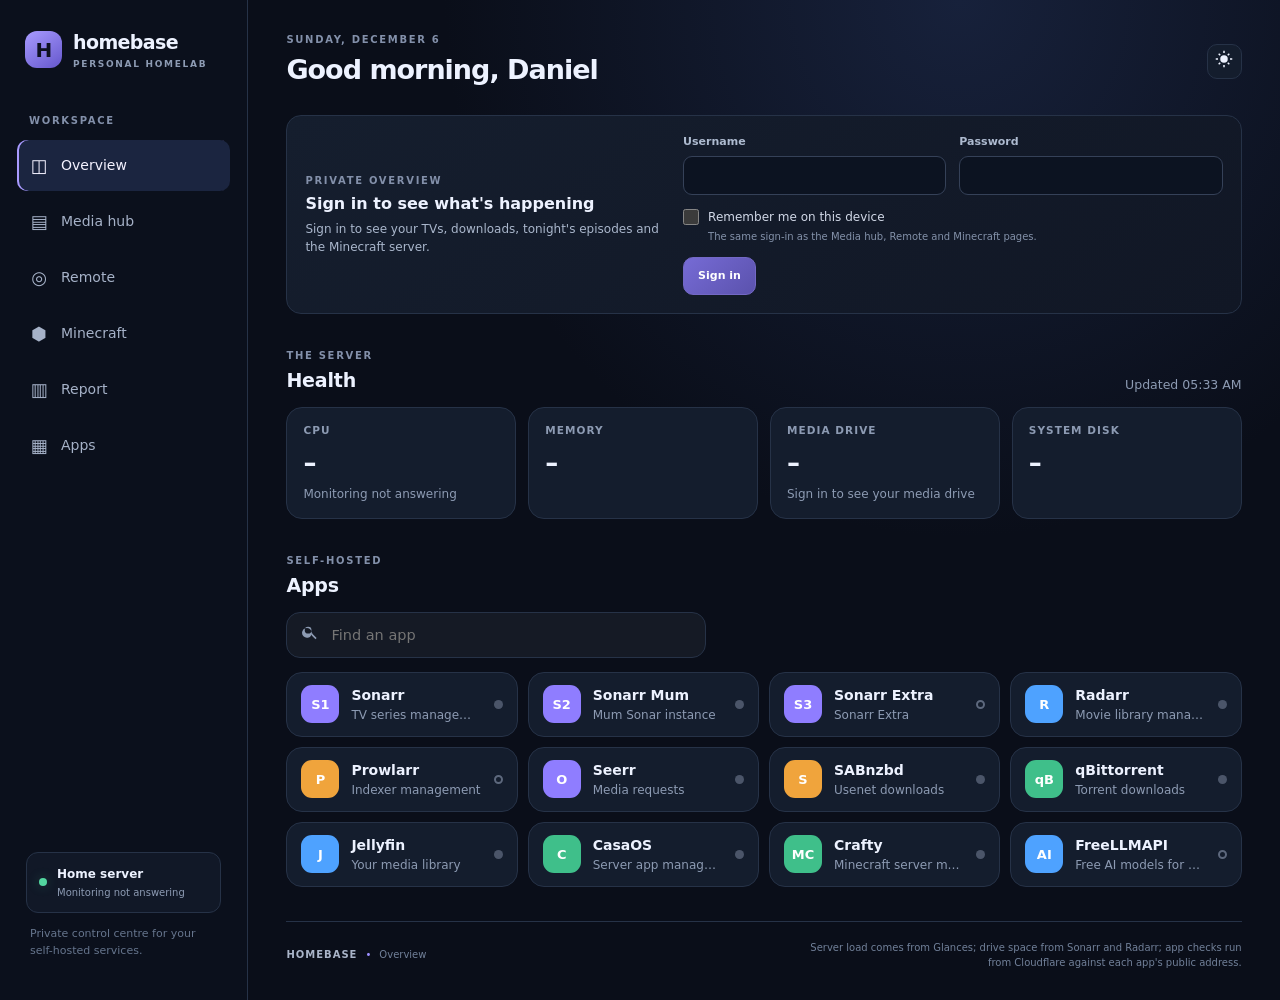
==== commit 87b8ac56: "Add weekly report page (/report/) with /api/report Co-Authored-By: Claude Sonnet 5.5 <noreply@anthro" ====
--- a/dashboard/index.html
+++ b/dashboard/index.html
@@ -11,7 +11,7 @@
 <meta name="apple-mobile-web-app-title" content="Homebase">
 <meta name="apple-mobile-web-app-status-bar-style" content="black-translucent">
 <title>Homebase — Homelab</title>
-<link rel="stylesheet" href="style.css?v=homebase-ov2-1">
+<link rel="stylesheet" href="style.css?v=homebase-rp-1">
 <link rel="stylesheet" href="hub.css?v=homebase-notify-1">
 </head>
 <body>
@@ -22,7 +22,7 @@
   <a class="nav active" href="/" aria-current="page"><span>◫</span> Overview</a>
   <a class="nav" href="/media/"><span>▤</span> Media hub</a>
   <a class="nav" href="/remote/"><span>◎</span> Remote</a>
-  <a class="nav" href="/minecraft/"><span>⬢</span> Minecraft</a>
+  <a class="nav" href="/minecraft/"><span>⬢</span> Minecraft</a><a class="nav" href="/report/"><span>▥</span> Report</a>
   <a class="nav" href="#apps"><span>▦</span> Apps</a>
   <div class="side-bottom"><div class="server"><i></i><div><b>Home server</b><small id="connectionLabel">Checking…</small></div></div><p>Private control centre for your self-hosted services.</p></div>
 </aside>
--- a/dashboard/style.css
+++ b/dashboard/style.css
@@ -1402,7 +1402,7 @@
   body { padding-bottom: calc(70px + env(safe-area-inset-bottom)); }
   .sidebar {
     position: fixed; left: 0; right: 0; bottom: 0; z-index: 50;
-    display: grid; grid-template-columns: repeat(5, minmax(0, 1fr)); gap: 2px;
+    display: grid; grid-auto-flow: column; grid-auto-columns: minmax(0, 1fr); gap: 2px;
     min-height: 0; padding: 6px 8px calc(6px + env(safe-area-inset-bottom));
     border: 0; border-top: 1px solid var(--line);
     background: color-mix(in srgb, #0b101c 88%, transparent);
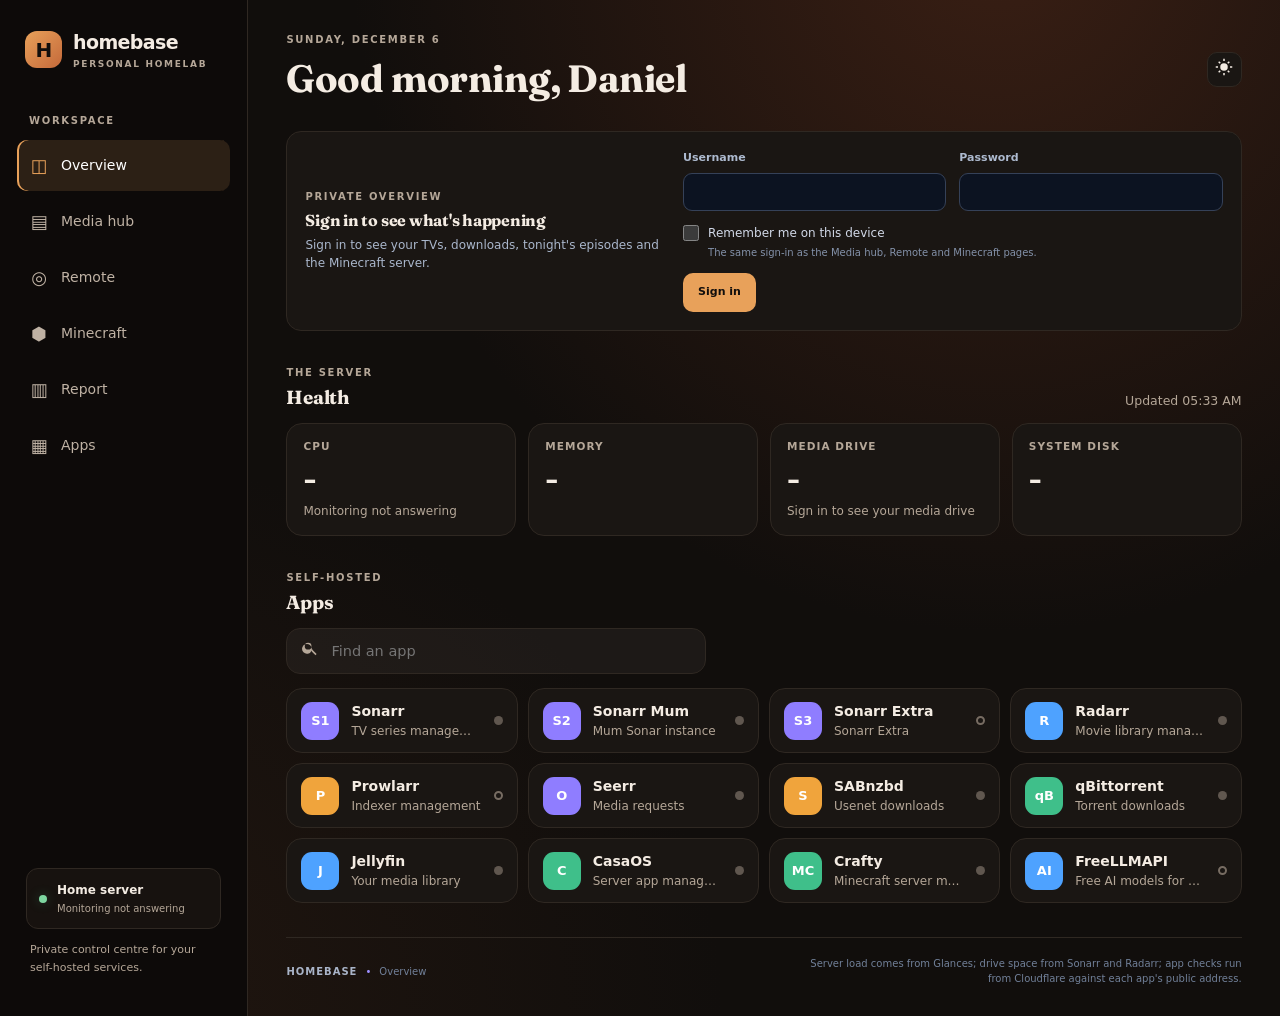
==== commit a8be9263: "Cinema look: warm theme layer, serif headings, rise-in motion and Overview hero Co-Authored-By: Clau" ====
--- a/dashboard/index.html
+++ b/dashboard/index.html
@@ -13,6 +13,7 @@
 <title>Homebase — Homelab</title>
 <link rel="stylesheet" href="style.css?v=homebase-rp-1">
 <link rel="stylesheet" href="hub.css?v=homebase-notify-1">
+<link rel="stylesheet" href="cinema.css?v=cinema-3">
 </head>
 <body>
 <div class="layout">
@@ -47,6 +48,7 @@
   </section>
 
   <div id="hubContent" hidden>
+    <section class="cin-hero" id="ovHero" aria-live="polite"><div class="bg" id="ovHeroBg"></div><div class="body"><div class="k" id="ovHeroK">Tonight</div><h2 id="ovHeroT">All quiet</h2><p id="ovHeroS"></p><div class="track" id="ovHeroTrack" hidden><i></i></div><a class="go" id="ovHeroGo" href="/media/">Browse the media hub</a></div></section>
     <div class="ov-glance">
       <a class="hub-card ov-card" href="/remote/" id="ovTv"><div class="ov-head"><div><div class="kicker">ON THE TVS</div><h3>Now playing</h3></div><span class="ov-go">Remote ›</span></div><div class="ov-body"></div></a>
       <a class="hub-card ov-card" href="/media/#downloads" id="ovDl"><div class="ov-head"><div><div class="kicker">DOWNLOADS</div><h3>In progress</h3></div><span class="ov-go">Media hub ›</span></div><div class="ov-body"></div></a>
@@ -77,6 +79,6 @@
 </div>
 <script src="config.js?v=homebase-ov2-3"></script>
 <script src="hub.js?v=homebase-push-1"></script>
-<script src="overview.js?v=homebase-notify-1"></script>
+<script src="overview.js?v=cinema-2"></script>
 </body>
 </html>
--- a/dashboard/cinema.css
+++ b/dashboard/cinema.css
@@ -0,0 +1,72 @@
+/* Homebase "Cinema" look: warm charcoal, amber accent, serif headings, gentle motion.
+   Loaded after style.css and hub.css on every page, so it only re-themes: colours, type and animation. */
+@import url("https://fonts.googleapis.com/css2?family=Fraunces:opsz,wght@9..144,600;9..144,700&display=swap");
+
+:root {
+  --bg: #110e0c; --panel: #1a1613; --card: #1a1613; --line: #2f2822;
+  --text: #f4ece3; --muted: #b5a798; --accent: #e8a15a; --green: #7ed6a0;
+  --hub-grad: linear-gradient(120deg, #e8a15a, #c4693a);
+  --hub-amber: #f0b45e;
+  --cin-serif: Fraunces, Georgia, "Times New Roman", serif;
+  --cin-ease: cubic-bezier(.2, .8, .2, 1);
+}
+html[data-theme="light"] {
+  --bg: #f7f1e9; --panel: #fffaf4; --card: #fffaf4; --line: #e3d8ca;
+  --text: #2a211b; --muted: #6f6256; --accent: #b8621f; --green: #1f8a57;
+}
+
+body { background: radial-gradient(ellipse at 78% -8%, #3a1f14 0, transparent 46%), radial-gradient(ellipse at 0% 100%, #231710 0, transparent 40%), var(--bg); }
+html[data-theme="light"] body { background: radial-gradient(ellipse at 78% -8%, #f3dcc3 0, transparent 46%), var(--bg); }
+.sidebar { background: #0d0a09; border-color: var(--line); }
+html[data-theme="light"] .sidebar { background: #fbf5ec; }
+.logo { background: linear-gradient(135deg, #e8a15a, #c4693a) !important; color: #110e0c !important; }
+.nav.active { box-shadow: inset 2px 0 var(--accent); }
+.nav:hover, .nav.active { background: color-mix(in srgb, var(--accent) 14%, transparent); }
+html[data-theme="light"] .nav:hover, html[data-theme="light"] .nav.active { background: #f3e2cf; color: #4a2b12; }
+.kicker, .nav-title { color: var(--muted); }
+.nav { color: #bfb2a4; }
+.nav:hover, .nav.active { color: #fff; }
+html[data-theme="light"] .nav { color: #6f6256; }
+.nav.active span { color: var(--accent); }
+
+h1, .topbar h1, .hub-head h3, .hub-section-head h3, .hub-card h3, .ov-head h3, .hub-gate h2 { font-family: var(--cin-serif); letter-spacing: -.015em; }
+.topbar h1 { font-size: clamp(28px, 4vw, 38px); }
+
+/* surfaces: flatter, warmer, with a lift on hover */
+.hub-card, .hub-stat, .download-card, .ov-app, .download-login, .hub-gate { background: var(--card); border-color: var(--line); }
+.download-login, .download-card { background-image: none; }
+.hub-card { border-radius: 22px; }
+.hub-card.ov-card:hover, .ov-app:hover { border-color: color-mix(in srgb, var(--accent) 55%, var(--line)); }
+.hub-btn:hover { border-color: color-mix(in srgb, var(--accent) 60%, var(--line)); }
+.hub-btn.primary, .download-login-button { background: var(--accent); color: #110e0c; border-color: transparent; }
+
+/* motion: things rise in once, bars fill, the page glows slowly */
+@keyframes cin-rise { from { opacity: 0; transform: translateY(18px); } to { opacity: 1; transform: none; } }
+@keyframes cin-fill { from { transform: scaleX(0); } to { transform: scaleX(1); } }
+@keyframes cin-zoom { from { transform: scale(1) translate(0, 0); } to { transform: scale(1.1) translate(-1.5%, -1%); } }
+.main > *, .hub-section, .ov-glance > *, .hub-stats > *, .ov-apps > * { animation: cin-rise .7s var(--cin-ease) both; }
+.ov-glance > :nth-child(2), .hub-stats > :nth-child(2), .ov-apps > :nth-child(2) { animation-delay: .06s; }
+.ov-glance > :nth-child(3), .hub-stats > :nth-child(3), .ov-apps > :nth-child(3) { animation-delay: .12s; }
+.ov-glance > :nth-child(4), .hub-stats > :nth-child(4), .ov-apps > :nth-child(4) { animation-delay: .18s; }
+.ov-glance > :nth-child(n+5), .hub-stats > :nth-child(n+5), .ov-apps > :nth-child(n+5) { animation-delay: .24s; }
+.hub-bar > i, .hub-bar > span, .ov-bar > i, [class*="bar-fill"], .rp-bar i { transform-origin: left; animation: cin-fill 1.2s var(--cin-ease) .3s both; }
+
+/* Overview hero */
+.cin-hero { position: relative; overflow: hidden; border-radius: 26px; margin: 0 0 22px; min-height: 280px; display: flex; align-items: flex-end; background: #1d1612; isolation: isolate; }
+.cin-hero { --cin-fallback: radial-gradient(ellipse at 70% 30%, #c4693a 0, #6b3322 38%, #2a1710 74%, #110e0c 100%); }
+.cin-hero .bg { position: absolute; inset: -4%; background: var(--cin-fallback) center / cover; z-index: -2; animation: cin-zoom 22s ease-in-out infinite alternate; }
+.cin-hero::after { content: ""; position: absolute; inset: 0; z-index: -1; background: linear-gradient(180deg, rgba(17,14,12,.1), rgba(17,14,12,.9)), linear-gradient(90deg, rgba(17,14,12,.85) 8%, transparent 70%); }
+.cin-hero .body { padding: 34px; max-width: 640px; color: #f4ece3; }
+.cin-hero .k { font-size: 12px; font-weight: 700; letter-spacing: .16em; text-transform: uppercase; color: #e8a15a; }
+.cin-hero h2 { margin: 8px 0 6px; font: 700 clamp(30px, 5vw, 54px)/1.04 var(--cin-serif); letter-spacing: -.02em; }
+.cin-hero p { margin: 0; color: #dccfc1; font-size: 15px; }
+.cin-hero .track { height: 4px; border-radius: 4px; background: rgba(255,255,255,.22); margin: 16px 0 20px; max-width: 420px; overflow: hidden; }
+.cin-hero .track i { display: block; height: 100%; background: #e8a15a; border-radius: 4px; transform-origin: left; animation: cin-fill 1.4s var(--cin-ease) .4s both; }
+.cin-hero .go { display: inline-flex; align-items: center; min-height: 46px; padding: 0 24px; border-radius: 99px; background: #f4ece3; color: #110e0c; font-weight: 650; text-decoration: none; transition: transform .2s; }
+.cin-hero .go:hover { transform: scale(1.04); }
+@media (max-width: 680px) { .cin-hero { min-height: 240px; border-radius: 22px; } .cin-hero .body { padding: 22px; } }
+
+@media (prefers-reduced-motion: reduce) { *, *::before, *::after { animation: none !important; transition: none !important; } }
+.side-bottom .server { background: #17120f; border-color: var(--line); }
+html[data-theme="light"] .side-bottom .server { background: #f3e9dc; }
+.side-bottom p { color: var(--muted); }
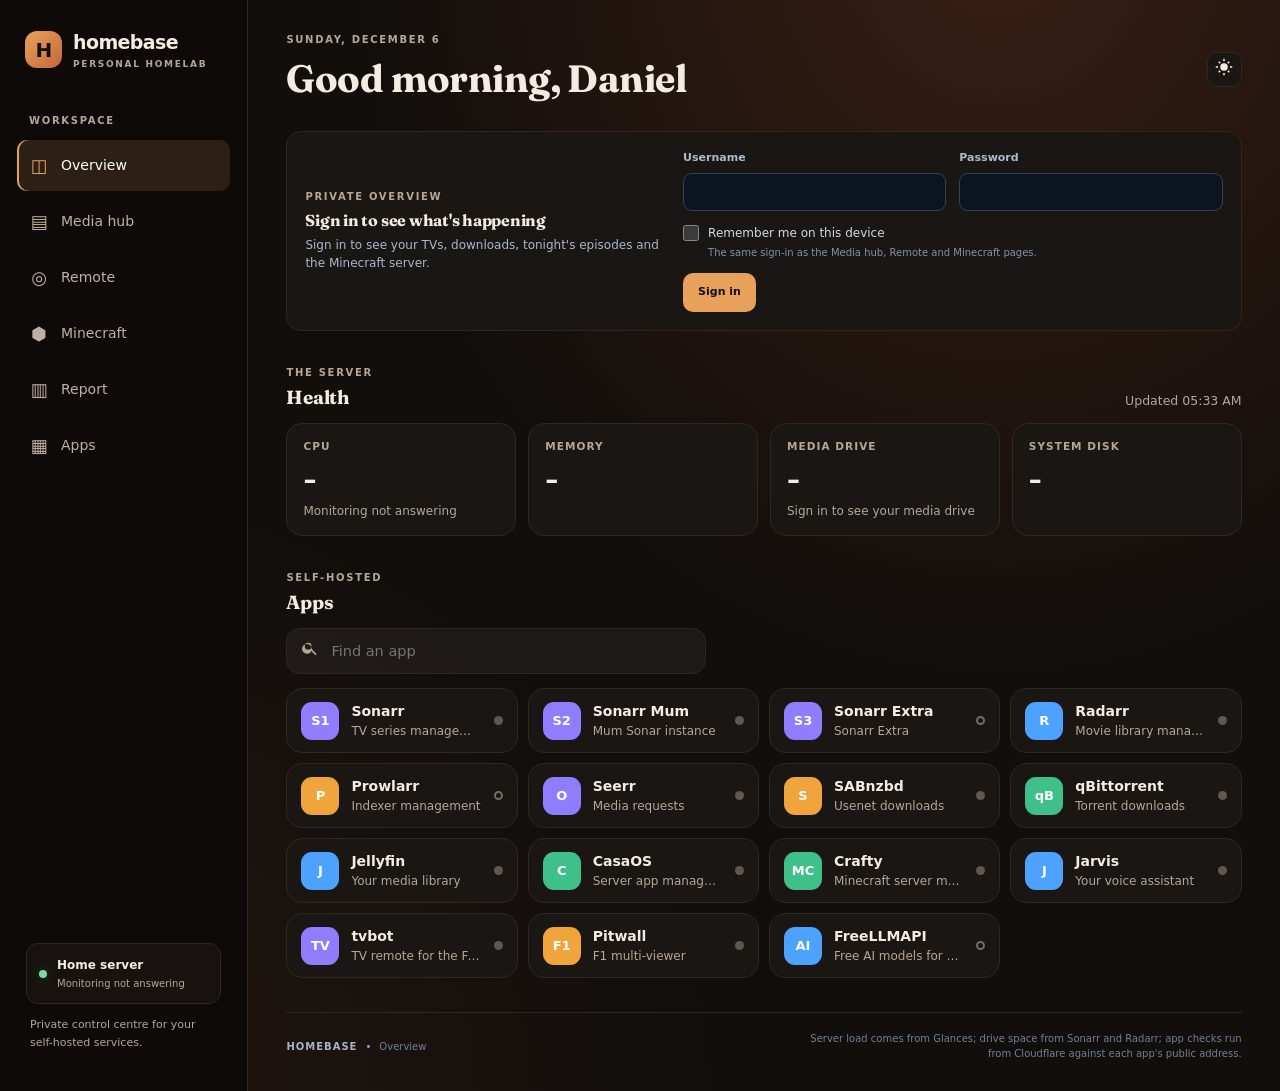
==== commit c39192da: "Check Jarvis, tvbot and Pitwall health and show them on the homepage Health checks them through the " ====
--- a/dashboard/index.html
+++ b/dashboard/index.html
@@ -12,7 +12,7 @@
 <meta name="apple-mobile-web-app-status-bar-style" content="black-translucent">
 <title>Homebase — Homelab</title>
 <link rel="stylesheet" href="style.css?v=homebase-rp-1">
-<link rel="stylesheet" href="hub.css?v=homebase-notify-1">
+<link rel="stylesheet" href="hub.css?v=homebase-ops-1">
 <link rel="stylesheet" href="cinema.css?v=cinema-3">
 </head>
 <body>
@@ -77,8 +77,8 @@
   <footer><span>HOMEBASE</span><i>•</i> Overview <small>Server load comes from Glances; drive space from Sonarr and Radarr; app checks run from Cloudflare against each app's public address.</small></footer>
 </main>
 </div>
-<script src="config.js?v=homebase-ov2-3"></script>
+<script src="config.js?v=homebase-ov2-4"></script>
 <script src="hub.js?v=homebase-push-1"></script>
-<script src="overview.js?v=cinema-2"></script>
+<script src="overview.js?v=homebase-ops-3"></script>
 </body>
 </html>
--- a/dashboard/hub.css
+++ b/dashboard/hub.css
@@ -678,3 +678,13 @@
 @media (prefers-reduced-motion: reduce) { .hub-btn.busy .hub-ico { animation: none; } }
 
 .ov-notify-head { display: flex; align-items: center; gap: 8px; }
+
+/* Needs attention: app connections */
+.hub-conns { display: grid; grid-template-columns: repeat(auto-fill, minmax(150px, 1fr)); gap: 8px; }
+.hub-conn { display: grid; grid-template-columns: auto 1fr; align-items: center; column-gap: 9px; padding: 11px 13px; border: 1px solid var(--line); border-radius: 12px; background: var(--hub-soft); min-width: 0; }
+.hub-conn i { grid-row: span 2; width: 9px; height: 9px; border-radius: 50%; background: var(--green); box-shadow: 0 0 8px var(--green); }
+.hub-conn b { font-size: 14px; overflow: hidden; text-overflow: ellipsis; white-space: nowrap; }
+.hub-conn small { color: var(--muted); font-size: 12px; }
+.hub-conn.bad { border-color: color-mix(in srgb, var(--hub-red) 45%, var(--line)); }
+.hub-conn.bad i { background: var(--hub-red); box-shadow: 0 0 8px var(--hub-red); }
+.hub-conn.bad small { color: var(--hub-red); }
